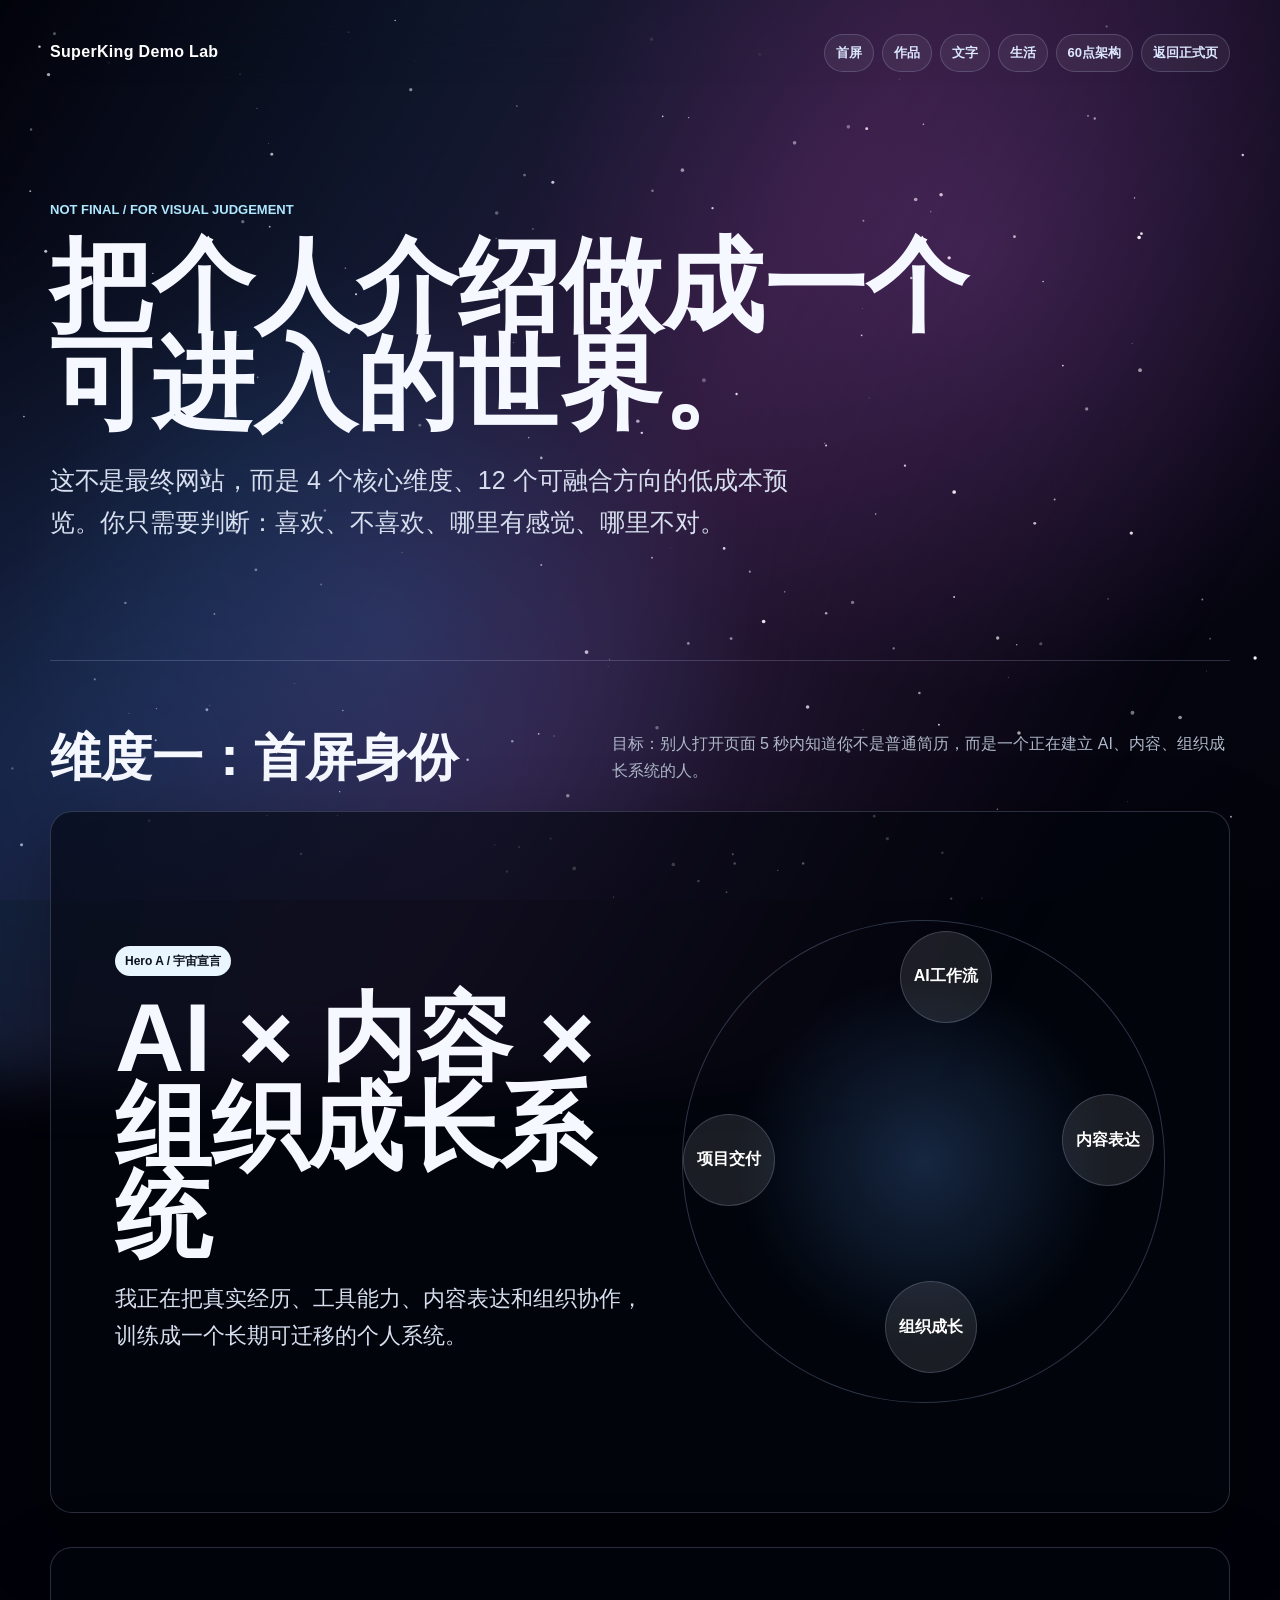
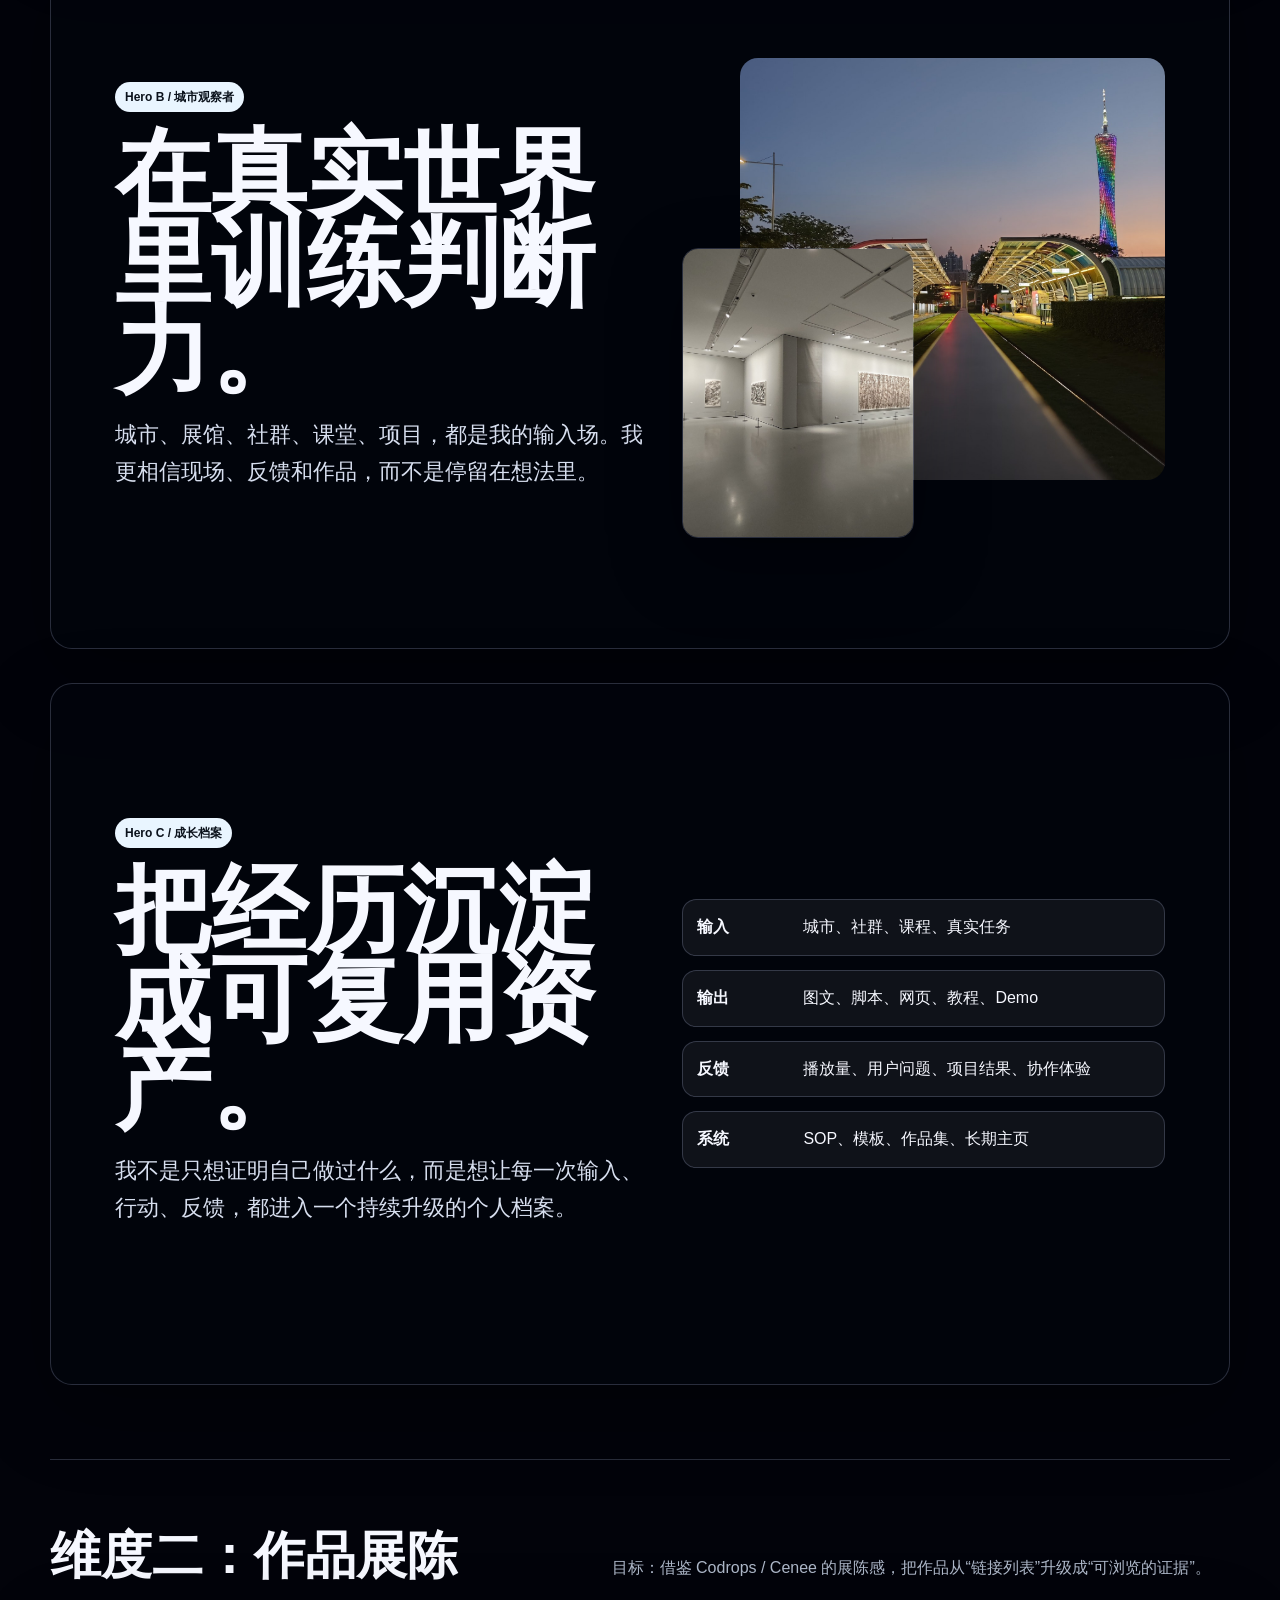
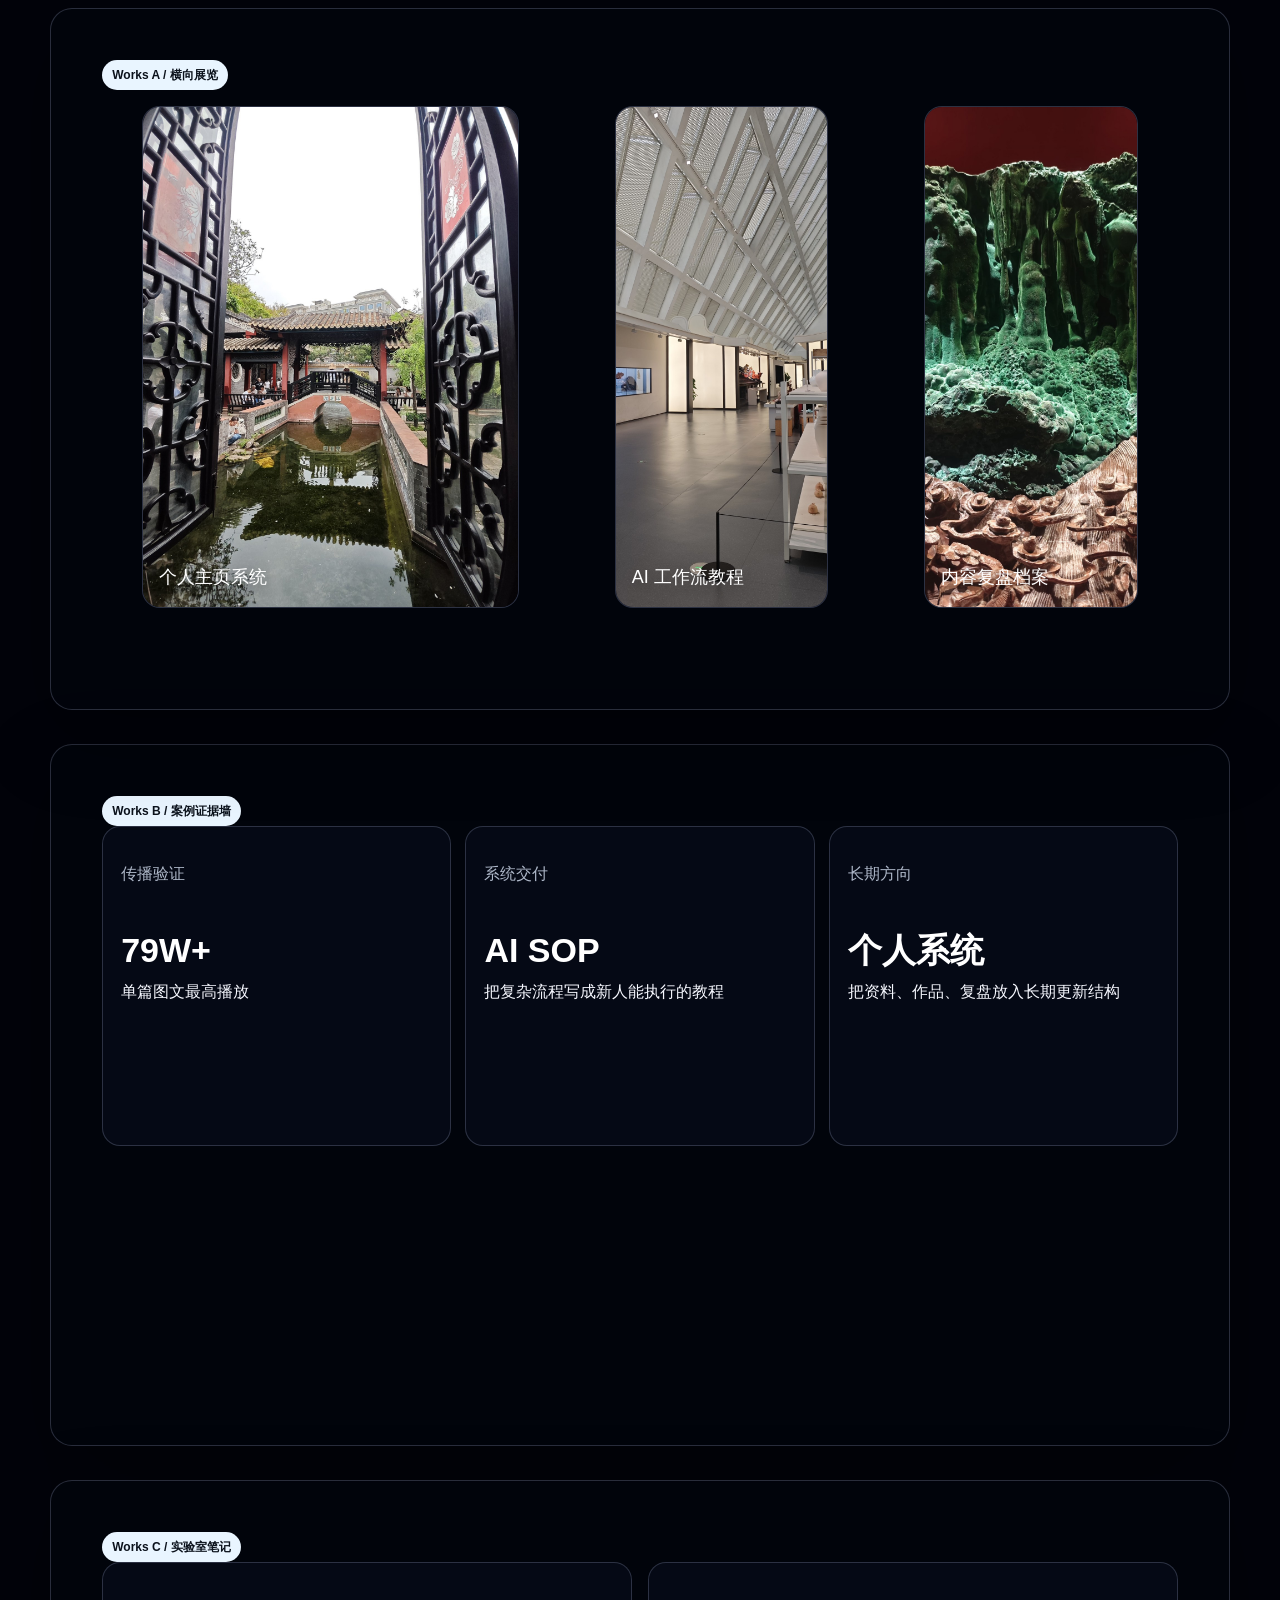
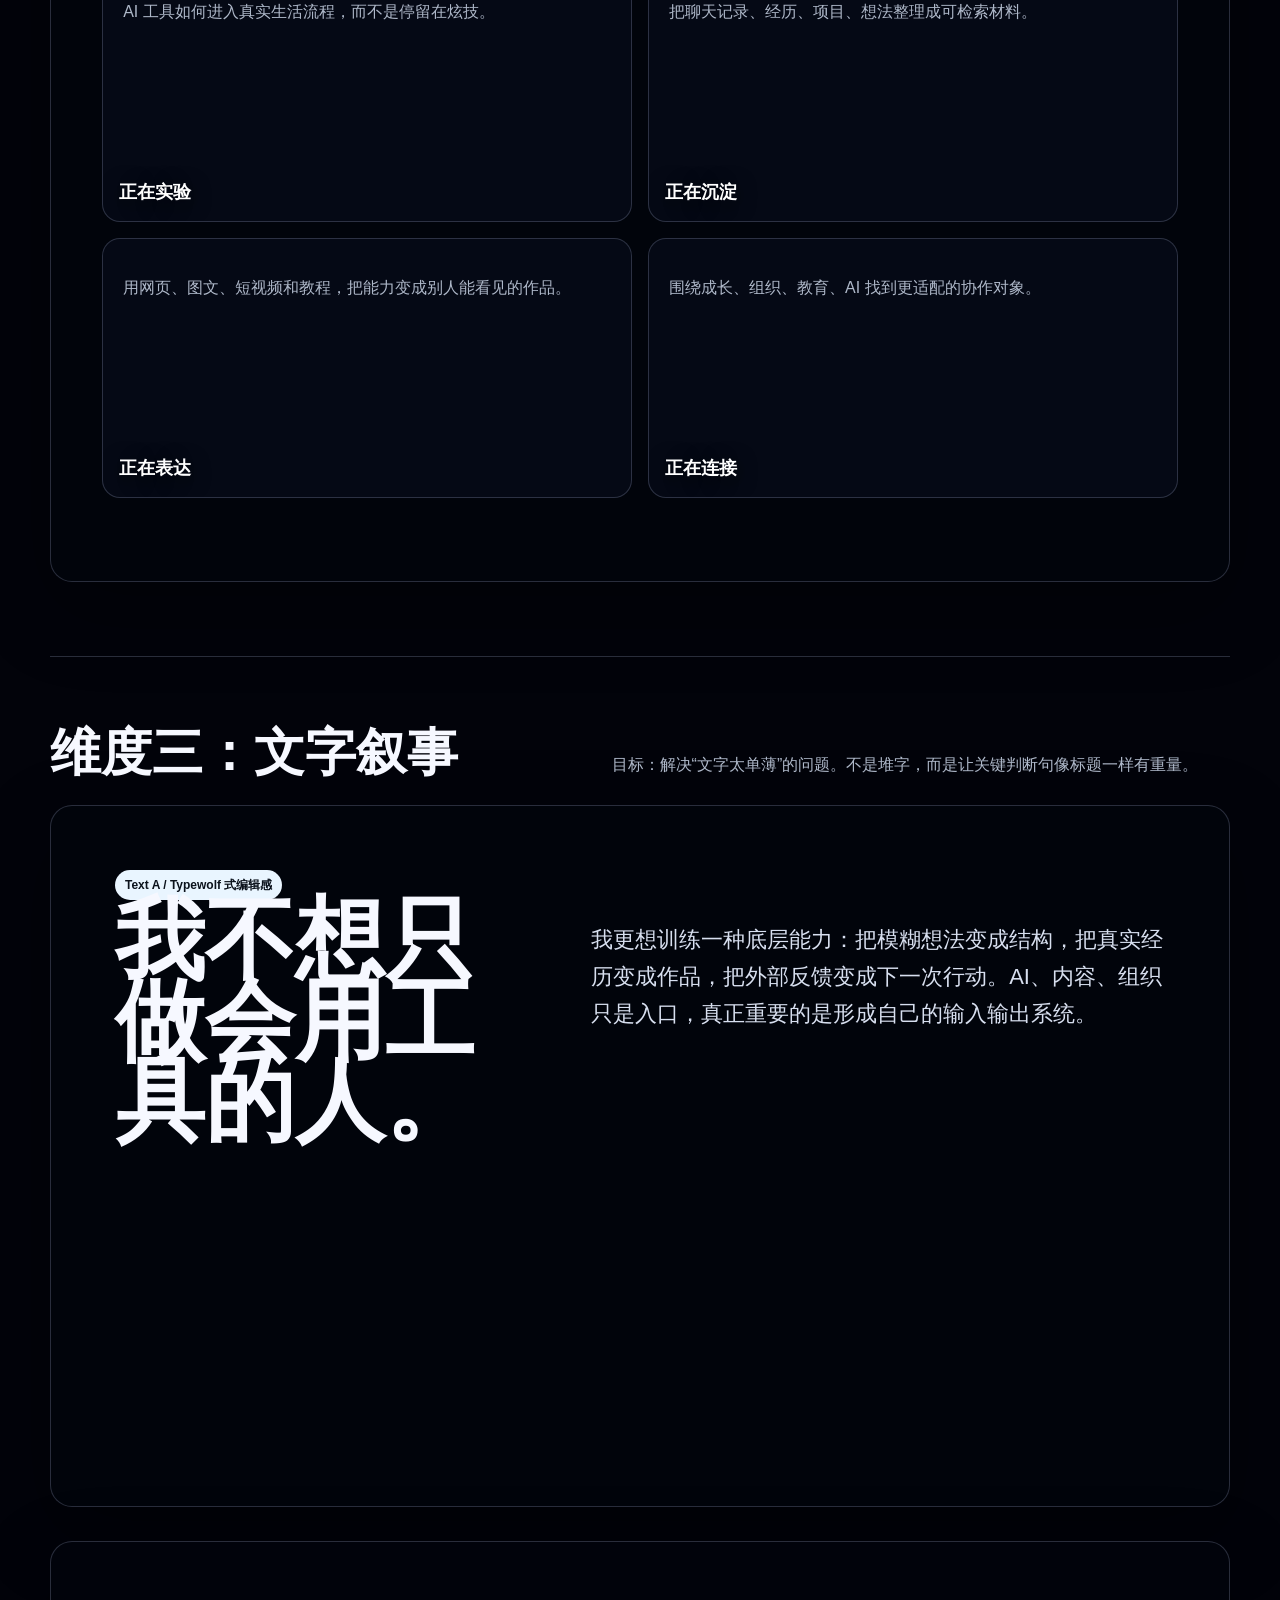
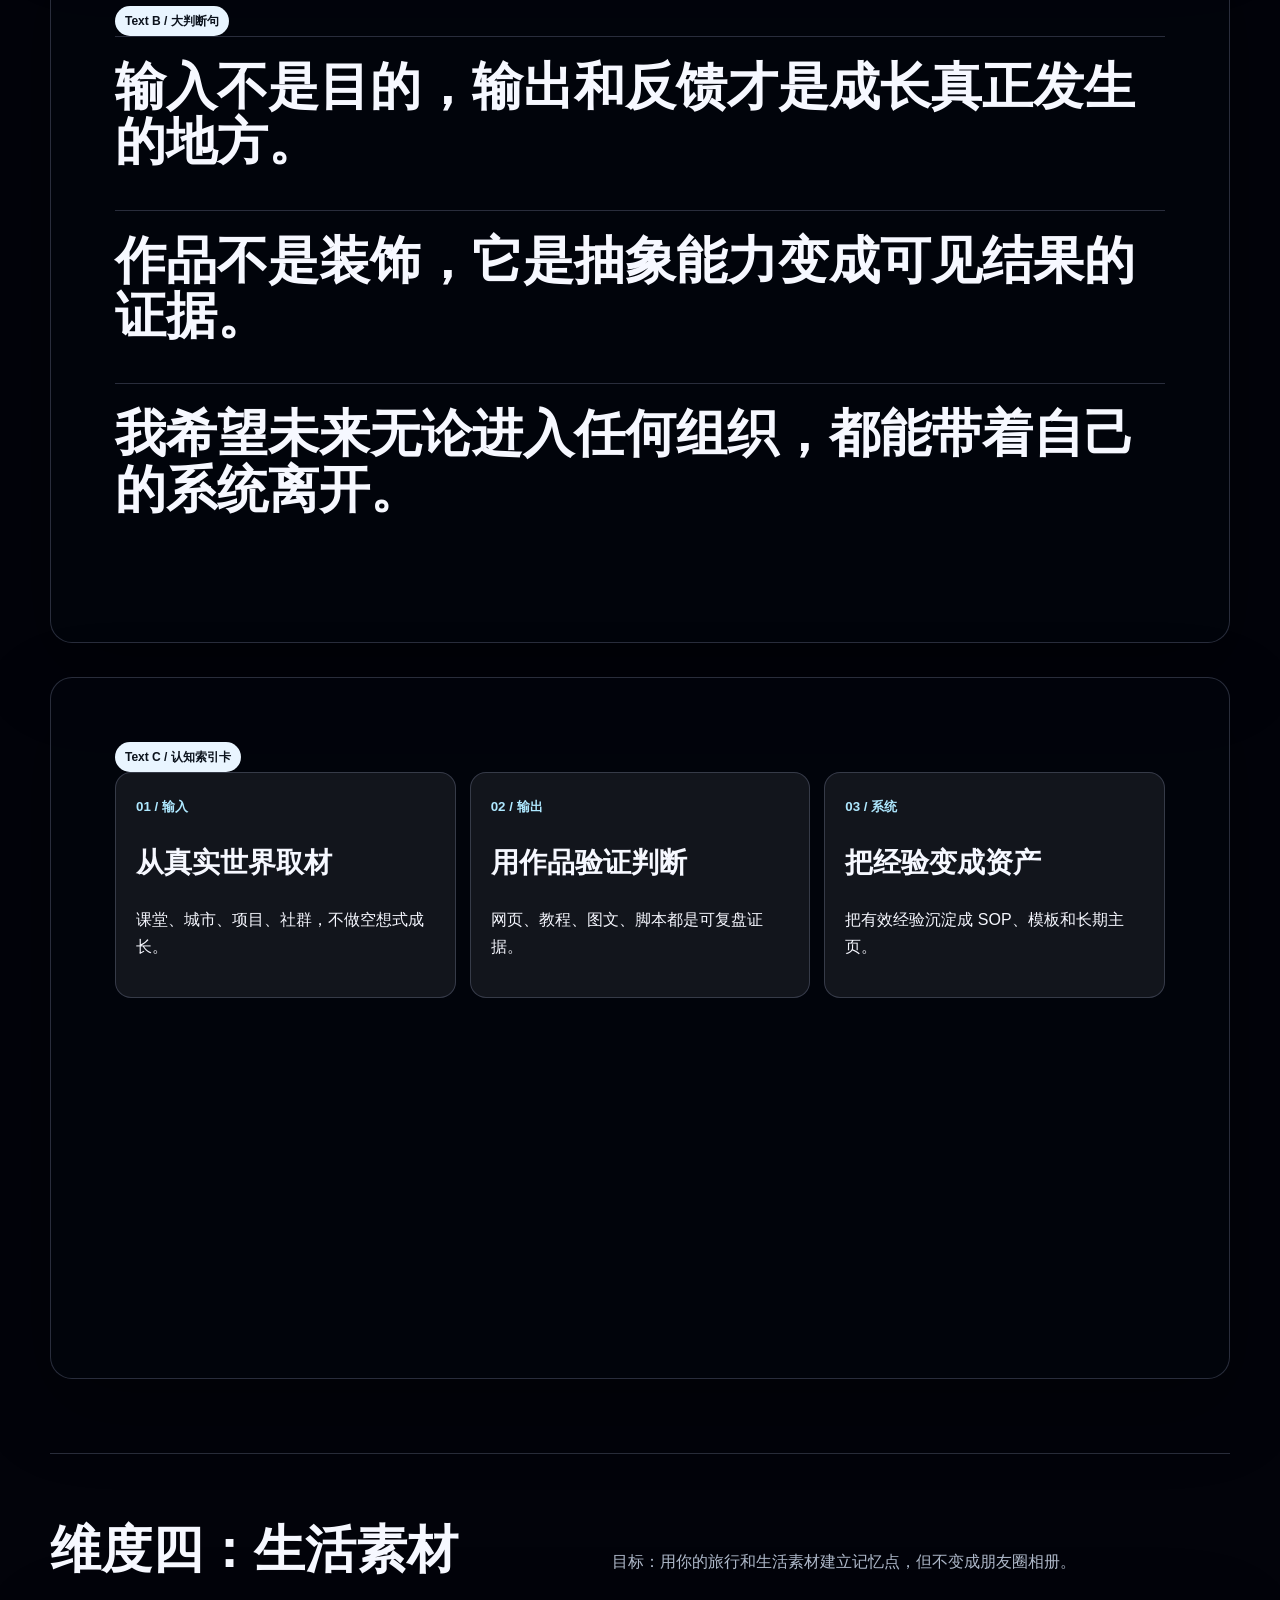
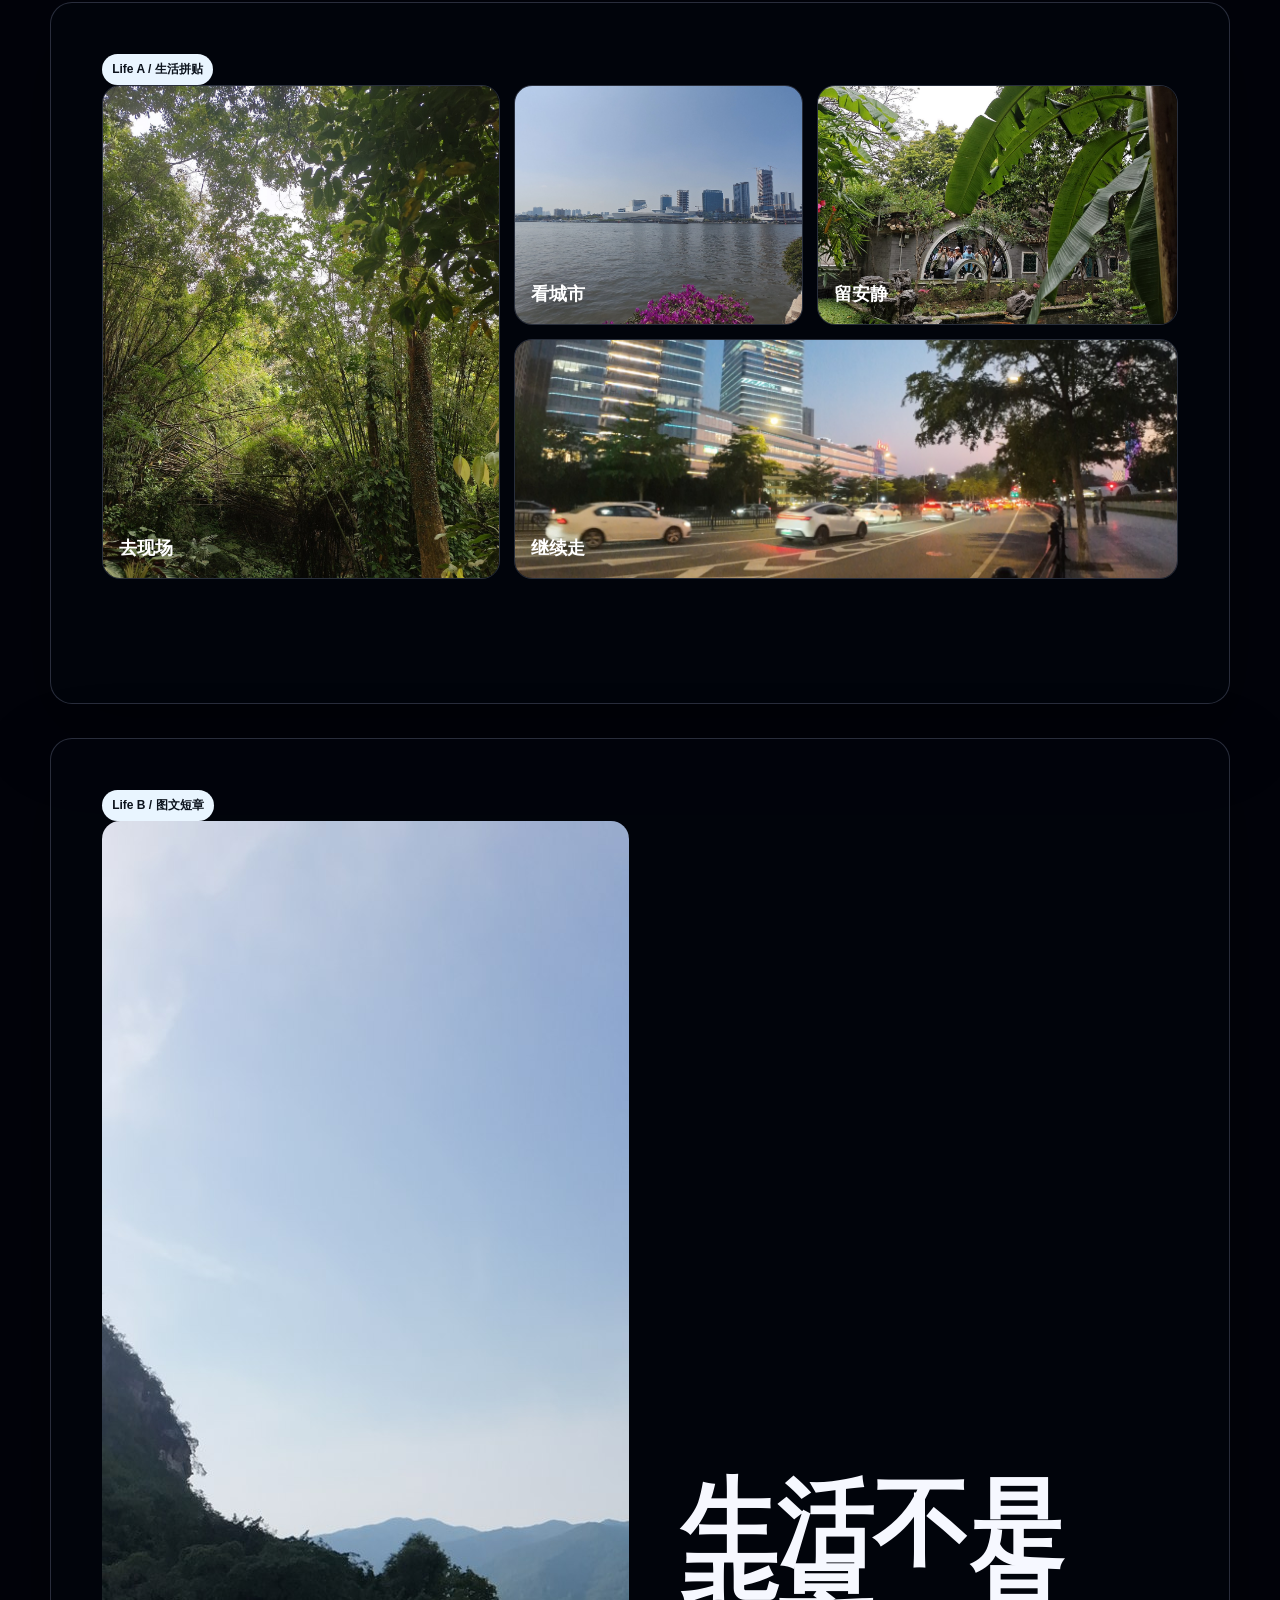
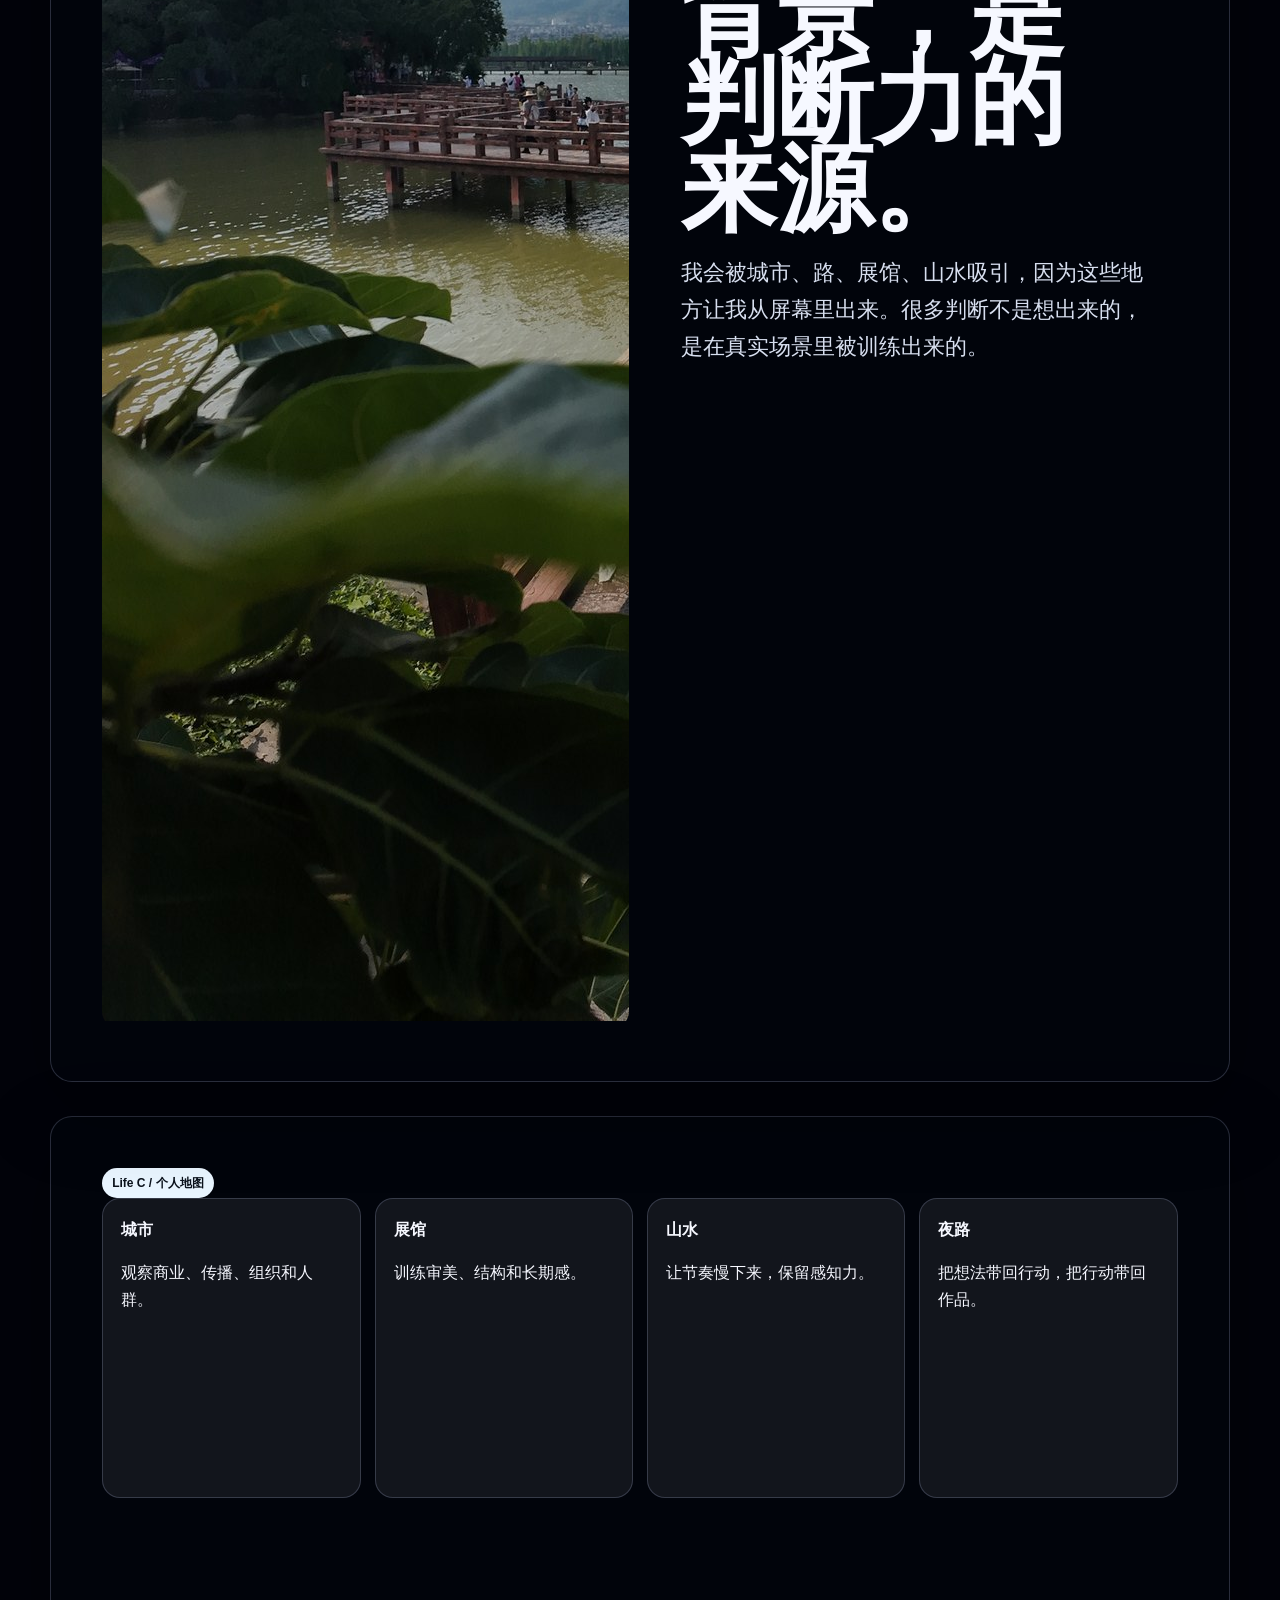
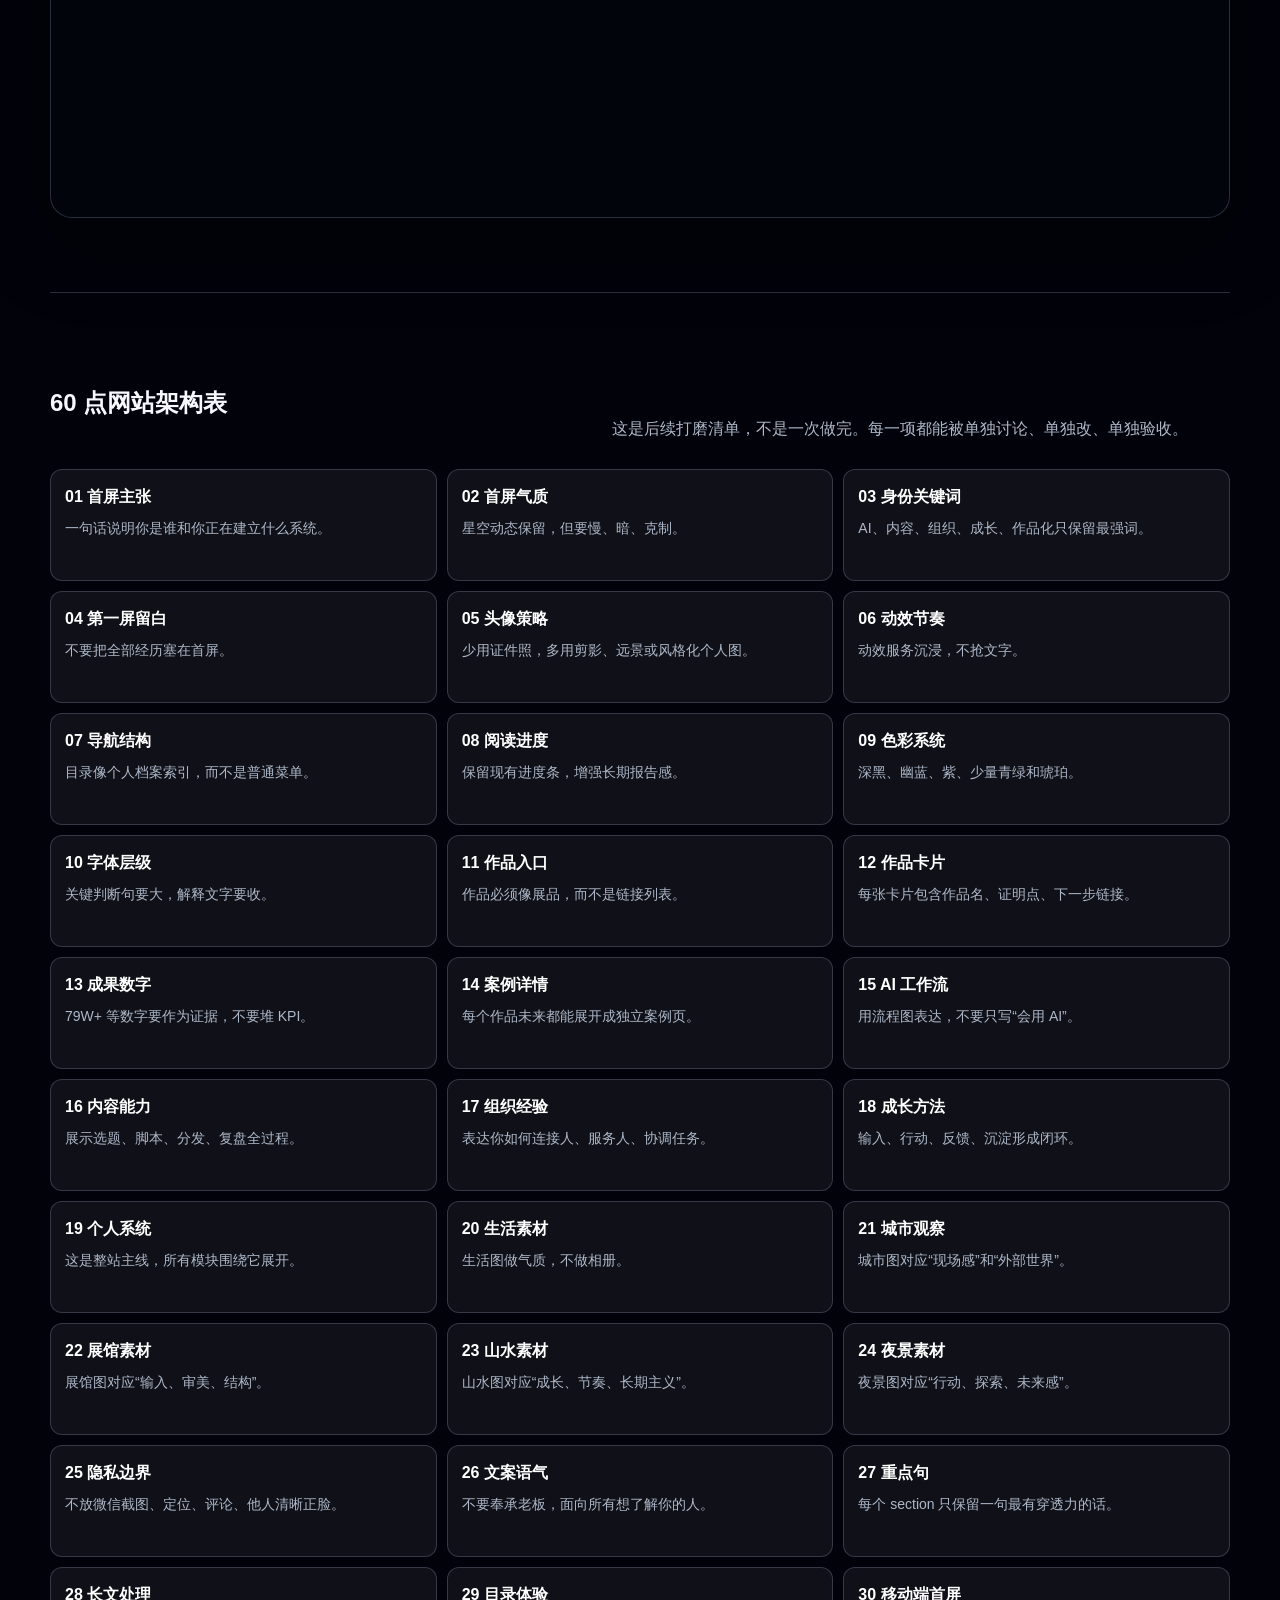
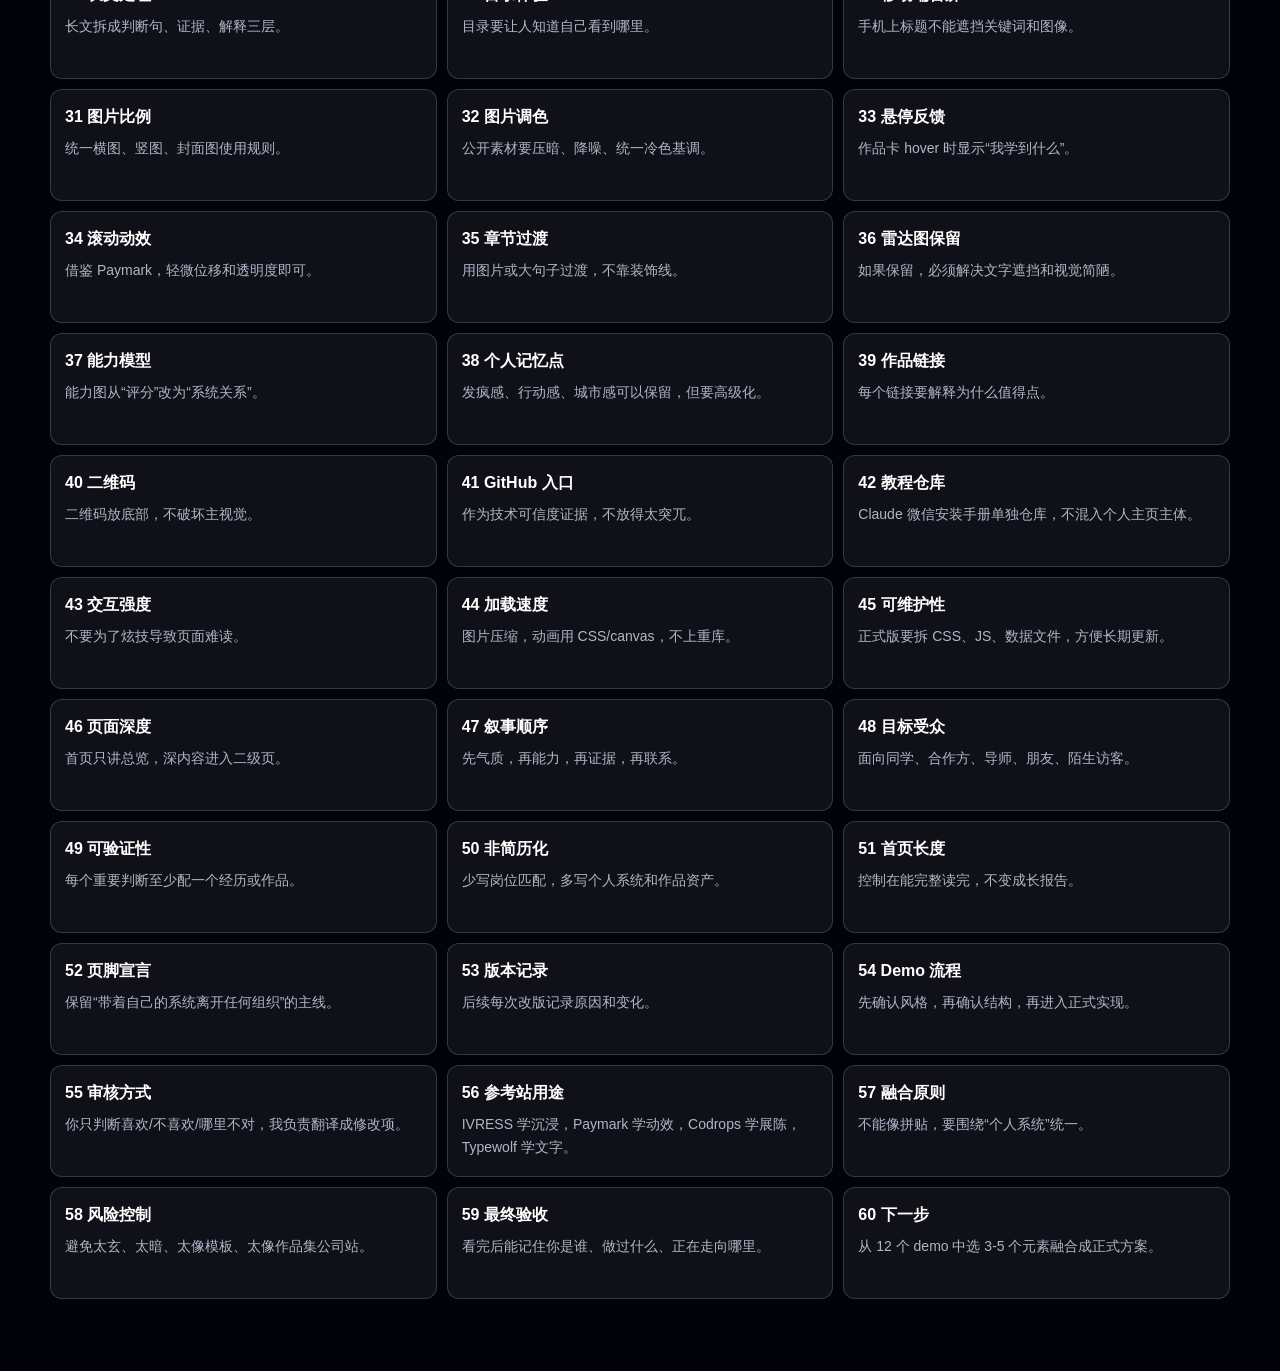
==== demos/index.html @ 4b50531e "Add personal homepage demo lab" ====
<!doctype html>
<html lang="zh-CN">
<head>
  <meta charset="utf-8" />
  <meta name="viewport" content="width=device-width, initial-scale=1" />
  <title>SuperKing 个人主页 Demo 预览库</title>
  <link rel="stylesheet" href="./demo.css" />
</head>
<body>
  <canvas id="stars"></canvas>
  <div class="mist" aria-hidden="true"></div>

  <main class="wrap">
    <nav class="topbar">
      <div class="brand">SuperKing Demo Lab</div>
      <div class="tabs">
        <a href="#hero">首屏</a>
        <a href="#works">作品</a>
        <a href="#text">文字</a>
        <a href="#life">生活</a>
        <a href="#architecture">60点架构</a>
        <a href="../index.html">返回正式页</a>
      </div>
    </nav>

    <header class="intro">
      <div>
        <small>not final / for visual judgement</small>
        <h1>把个人介绍做成一个可进入的世界。</h1>
        <p>这不是最终网站，而是 4 个核心维度、12 个可融合方向的低成本预览。你只需要判断：喜欢、不喜欢、哪里有感觉、哪里不对。</p>
      </div>
    </header>

    <section class="dimension" id="hero">
      <div class="dimension-head">
        <h2>维度一：首屏身份</h2>
        <p>目标：别人打开页面 5 秒内知道你不是普通简历，而是一个正在建立 AI、内容、组织成长系统的人。</p>
      </div>

      <article class="demo hero-cosmos">
        <div>
          <span class="demo-tag">Hero A / 宇宙宣言</span>
          <h3 class="big-title">AI × 内容 × 组织成长系统</h3>
          <p class="lead">我正在把真实经历、工具能力、内容表达和组织协作，训练成一个长期可迁移的个人系统。</p>
        </div>
        <div class="orbit" aria-label="ability orbit">
          <span>AI工作流</span><span>内容表达</span><span>组织成长</span><span>项目交付</span>
        </div>
      </article>

      <article class="demo hero-city">
        <div>
          <span class="demo-tag">Hero B / 城市观察者</span>
          <h3 class="big-title">在真实世界里训练判断力。</h3>
          <p class="lead">城市、展馆、社群、课堂、项目，都是我的输入场。我更相信现场、反馈和作品，而不是停留在想法里。</p>
        </div>
        <div class="photo-stage">
          <div class="photo-main"><img src="../assets/personal/city_night_01.jpg" alt="city night" /></div>
          <div class="photo-float"><img src="../assets/personal/city_observer_01.jpg" alt="gallery" /></div>
        </div>
      </article>

      <article class="demo hero-archive">
        <div>
          <span class="demo-tag">Hero C / 成长档案</span>
          <h3 class="big-title">把经历沉淀成可复用资产。</h3>
          <p class="lead">我不是只想证明自己做过什么，而是想让每一次输入、行动、反馈，都进入一个持续升级的个人档案。</p>
        </div>
        <div class="timeline">
          <div><b>输入</b><span>城市、社群、课程、真实任务</span></div>
          <div><b>输出</b><span>图文、脚本、网页、教程、Demo</span></div>
          <div><b>反馈</b><span>播放量、用户问题、项目结果、协作体验</span></div>
          <div><b>系统</b><span>SOP、模板、作品集、长期主页</span></div>
        </div>
      </article>
    </section>

    <section class="dimension" id="works">
      <div class="dimension-head">
        <h2>维度二：作品展陈</h2>
        <p>目标：借鉴 Codrops / Cenee 的展陈感，把作品从“链接列表”升级成“可浏览的证据”。</p>
      </div>

      <article class="demo gallery">
        <span class="demo-tag">Works A / 横向展览</span>
        <div class="gallery-strip">
          <figure class="gallery-card"><img src="../assets/personal/garden_frame_01.jpg" alt="" /><figcaption>个人主页系统</figcaption></figure>
          <figure class="gallery-card"><img src="../assets/personal/city_observer_02.jpg" alt="" /><figcaption>AI 工作流教程</figcaption></figure>
          <figure class="gallery-card"><img src="../assets/personal/artifact_01.jpg" alt="" /><figcaption>内容复盘档案</figcaption></figure>
        </div>
      </article>

      <article class="demo case-wall">
        <span class="demo-tag">Works B / 案例证据墙</span>
        <div class="case-grid">
          <div class="case"><p>传播验证</p><strong>79W+</strong><span>单篇图文最高播放</span></div>
          <div class="case"><p>系统交付</p><strong>AI SOP</strong><span>把复杂流程写成新人能执行的教程</span></div>
          <div class="case"><p>长期方向</p><strong>个人系统</strong><span>把资料、作品、复盘放入长期更新结构</span></div>
        </div>
      </article>

      <article class="demo lab-grid">
        <span class="demo-tag">Works C / 实验室笔记</span>
        <div class="lab-grid-inner">
          <div class="lab-card"><b>正在实验</b><p>AI 工具如何进入真实生活流程，而不是停留在炫技。</p></div>
          <div class="lab-card"><b>正在沉淀</b><p>把聊天记录、经历、项目、想法整理成可检索材料。</p></div>
          <div class="lab-card"><b>正在表达</b><p>用网页、图文、短视频和教程，把能力变成别人能看见的作品。</p></div>
          <div class="lab-card"><b>正在连接</b><p>围绕成长、组织、教育、AI 找到更适配的协作对象。</p></div>
        </div>
      </article>
    </section>

    <section class="dimension" id="text">
      <div class="dimension-head">
        <h2>维度三：文字叙事</h2>
        <p>目标：解决“文字太单薄”的问题。不是堆字，而是让关键判断句像标题一样有重量。</p>
      </div>

      <article class="demo text-editorial">
        <span class="demo-tag">Text A / Typewolf 式编辑感</span>
        <div class="editorial-layout">
          <h3 class="drop-title">我不想只做会用工具的人。</h3>
          <p class="lead">我更想训练一种底层能力：把模糊想法变成结构，把真实经历变成作品，把外部反馈变成下一次行动。AI、内容、组织只是入口，真正重要的是形成自己的输入输出系统。</p>
        </div>
      </article>

      <article class="demo text-statement">
        <span class="demo-tag">Text B / 大判断句</span>
        <div class="quote-wall">
          <div class="quote">输入不是目的，输出和反馈才是成长真正发生的地方。</div>
          <div class="quote">作品不是装饰，它是抽象能力变成可见结果的证据。</div>
          <div class="quote">我希望未来无论进入任何组织，都能带着自己的系统离开。</div>
        </div>
      </article>

      <article class="demo text-index">
        <span class="demo-tag">Text C / 认知索引卡</span>
        <div class="index-grid">
          <div class="index-card"><small>01 / 输入</small><h3>从真实世界取材</h3><p>课堂、城市、项目、社群，不做空想式成长。</p></div>
          <div class="index-card"><small>02 / 输出</small><h3>用作品验证判断</h3><p>网页、教程、图文、脚本都是可复盘证据。</p></div>
          <div class="index-card"><small>03 / 系统</small><h3>把经验变成资产</h3><p>把有效经验沉淀成 SOP、模板和长期主页。</p></div>
        </div>
      </article>
    </section>

    <section class="dimension" id="life">
      <div class="dimension-head">
        <h2>维度四：生活素材</h2>
        <p>目标：用你的旅行和生活素材建立记忆点，但不变成朋友圈相册。</p>
      </div>

      <article class="demo life-grid">
        <span class="demo-tag">Life A / 生活拼贴</span>
        <div class="life-mosaic">
          <div class="life-tile"><img src="../assets/personal/forest_path_01.jpg" alt="" /><b>去现场</b></div>
          <div class="life-tile"><img src="../assets/personal/river_city_01.jpg" alt="" /><b>看城市</b></div>
          <div class="life-tile"><img src="../assets/personal/garden_water_01.jpg" alt="" /><b>留安静</b></div>
          <div class="life-tile"><img src="../assets/personal/city_night_02.jpg" alt="" /><b>继续走</b></div>
        </div>
      </article>

      <article class="demo life-essay">
        <span class="demo-tag">Life B / 图文短章</span>
        <div class="essay-split">
          <div class="essay-photo"><img src="../assets/personal/mountain_lake_01.jpg" alt="" /></div>
          <div class="essay-copy">
            <h3 class="big-title">生活不是背景，是判断力的来源。</h3>
            <p class="lead">我会被城市、路、展馆、山水吸引，因为这些地方让我从屏幕里出来。很多判断不是想出来的，是在真实场景里被训练出来的。</p>
          </div>
        </div>
      </article>

      <article class="demo life-map">
        <span class="demo-tag">Life C / 个人地图</span>
        <div class="map-line">
          <div class="map-point"><b>城市</b><p>观察商业、传播、组织和人群。</p></div>
          <div class="map-point"><b>展馆</b><p>训练审美、结构和长期感。</p></div>
          <div class="map-point"><b>山水</b><p>让节奏慢下来，保留感知力。</p></div>
          <div class="map-point"><b>夜路</b><p>把想法带回行动，把行动带回作品。</p></div>
        </div>
      </article>
    </section>

    <section class="arch" id="architecture">
      <div class="dimension-head">
        <h2>60 点网站架构表</h2>
        <p>这是后续打磨清单，不是一次做完。每一项都能被单独讨论、单独改、单独验收。</p>
      </div>
      <div class="arch-grid">
        <div class="arch-item"><b>01 首屏主张</b><p>一句话说明你是谁和你正在建立什么系统。</p></div>
        <div class="arch-item"><b>02 首屏气质</b><p>星空动态保留，但要慢、暗、克制。</p></div>
        <div class="arch-item"><b>03 身份关键词</b><p>AI、内容、组织、成长、作品化只保留最强词。</p></div>
        <div class="arch-item"><b>04 第一屏留白</b><p>不要把全部经历塞在首屏。</p></div>
        <div class="arch-item"><b>05 头像策略</b><p>少用证件照，多用剪影、远景或风格化个人图。</p></div>
        <div class="arch-item"><b>06 动效节奏</b><p>动效服务沉浸，不抢文字。</p></div>
        <div class="arch-item"><b>07 导航结构</b><p>目录像个人档案索引，而不是普通菜单。</p></div>
        <div class="arch-item"><b>08 阅读进度</b><p>保留现有进度条，增强长期报告感。</p></div>
        <div class="arch-item"><b>09 色彩系统</b><p>深黑、幽蓝、紫、少量青绿和琥珀。</p></div>
        <div class="arch-item"><b>10 字体层级</b><p>关键判断句要大，解释文字要收。</p></div>
        <div class="arch-item"><b>11 作品入口</b><p>作品必须像展品，而不是链接列表。</p></div>
        <div class="arch-item"><b>12 作品卡片</b><p>每张卡片包含作品名、证明点、下一步链接。</p></div>
        <div class="arch-item"><b>13 成果数字</b><p>79W+ 等数字要作为证据，不要堆 KPI。</p></div>
        <div class="arch-item"><b>14 案例详情</b><p>每个作品未来都能展开成独立案例页。</p></div>
        <div class="arch-item"><b>15 AI 工作流</b><p>用流程图表达，不要只写“会用 AI”。</p></div>
        <div class="arch-item"><b>16 内容能力</b><p>展示选题、脚本、分发、复盘全过程。</p></div>
        <div class="arch-item"><b>17 组织经验</b><p>表达你如何连接人、服务人、协调任务。</p></div>
        <div class="arch-item"><b>18 成长方法</b><p>输入、行动、反馈、沉淀形成闭环。</p></div>
        <div class="arch-item"><b>19 个人系统</b><p>这是整站主线，所有模块围绕它展开。</p></div>
        <div class="arch-item"><b>20 生活素材</b><p>生活图做气质，不做相册。</p></div>
        <div class="arch-item"><b>21 城市观察</b><p>城市图对应“现场感”和“外部世界”。</p></div>
        <div class="arch-item"><b>22 展馆素材</b><p>展馆图对应“输入、审美、结构”。</p></div>
        <div class="arch-item"><b>23 山水素材</b><p>山水图对应“成长、节奏、长期主义”。</p></div>
        <div class="arch-item"><b>24 夜景素材</b><p>夜景图对应“行动、探索、未来感”。</p></div>
        <div class="arch-item"><b>25 隐私边界</b><p>不放微信截图、定位、评论、他人清晰正脸。</p></div>
        <div class="arch-item"><b>26 文案语气</b><p>不要奉承老板，面向所有想了解你的人。</p></div>
        <div class="arch-item"><b>27 重点句</b><p>每个 section 只保留一句最有穿透力的话。</p></div>
        <div class="arch-item"><b>28 长文处理</b><p>长文拆成判断句、证据、解释三层。</p></div>
        <div class="arch-item"><b>29 目录体验</b><p>目录要让人知道自己看到哪里。</p></div>
        <div class="arch-item"><b>30 移动端首屏</b><p>手机上标题不能遮挡关键词和图像。</p></div>
        <div class="arch-item"><b>31 图片比例</b><p>统一横图、竖图、封面图使用规则。</p></div>
        <div class="arch-item"><b>32 图片调色</b><p>公开素材要压暗、降噪、统一冷色基调。</p></div>
        <div class="arch-item"><b>33 悬停反馈</b><p>作品卡 hover 时显示“我学到什么”。</p></div>
        <div class="arch-item"><b>34 滚动动效</b><p>借鉴 Paymark，轻微位移和透明度即可。</p></div>
        <div class="arch-item"><b>35 章节过渡</b><p>用图片或大句子过渡，不靠装饰线。</p></div>
        <div class="arch-item"><b>36 雷达图保留</b><p>如果保留，必须解决文字遮挡和视觉简陋。</p></div>
        <div class="arch-item"><b>37 能力模型</b><p>能力图从“评分”改为“系统关系”。</p></div>
        <div class="arch-item"><b>38 个人记忆点</b><p>发疯感、行动感、城市感可以保留，但要高级化。</p></div>
        <div class="arch-item"><b>39 作品链接</b><p>每个链接要解释为什么值得点。</p></div>
        <div class="arch-item"><b>40 二维码</b><p>二维码放底部，不破坏主视觉。</p></div>
        <div class="arch-item"><b>41 GitHub 入口</b><p>作为技术可信度证据，不放得太突兀。</p></div>
        <div class="arch-item"><b>42 教程仓库</b><p>Claude 微信安装手册单独仓库，不混入个人主页主体。</p></div>
        <div class="arch-item"><b>43 交互强度</b><p>不要为了炫技导致页面难读。</p></div>
        <div class="arch-item"><b>44 加载速度</b><p>图片压缩，动画用 CSS/canvas，不上重库。</p></div>
        <div class="arch-item"><b>45 可维护性</b><p>正式版要拆 CSS、JS、数据文件，方便长期更新。</p></div>
        <div class="arch-item"><b>46 页面深度</b><p>首页只讲总览，深内容进入二级页。</p></div>
        <div class="arch-item"><b>47 叙事顺序</b><p>先气质，再能力，再证据，再联系。</p></div>
        <div class="arch-item"><b>48 目标受众</b><p>面向同学、合作方、导师、朋友、陌生访客。</p></div>
        <div class="arch-item"><b>49 可验证性</b><p>每个重要判断至少配一个经历或作品。</p></div>
        <div class="arch-item"><b>50 非简历化</b><p>少写岗位匹配，多写个人系统和作品资产。</p></div>
        <div class="arch-item"><b>51 首页长度</b><p>控制在能完整读完，不变成长报告。</p></div>
        <div class="arch-item"><b>52 页脚宣言</b><p>保留“带着自己的系统离开任何组织”的主线。</p></div>
        <div class="arch-item"><b>53 版本记录</b><p>后续每次改版记录原因和变化。</p></div>
        <div class="arch-item"><b>54 Demo 流程</b><p>先确认风格，再确认结构，再进入正式实现。</p></div>
        <div class="arch-item"><b>55 审核方式</b><p>你只判断喜欢/不喜欢/哪里不对，我负责翻译成修改项。</p></div>
        <div class="arch-item"><b>56 参考站用途</b><p>IVRESS 学沉浸，Paymark 学动效，Codrops 学展陈，Typewolf 学文字。</p></div>
        <div class="arch-item"><b>57 融合原则</b><p>不能像拼贴，要围绕“个人系统”统一。</p></div>
        <div class="arch-item"><b>58 风险控制</b><p>避免太玄、太暗、太像模板、太像作品集公司站。</p></div>
        <div class="arch-item"><b>59 最终验收</b><p>看完后能记住你是谁、做过什么、正在走向哪里。</p></div>
        <div class="arch-item"><b>60 下一步</b><p>从 12 个 demo 中选 3-5 个元素融合成正式方案。</p></div>
      </div>
    </section>
  </main>

  <script src="./demo.js"></script>
</body>
</html>
---- demos/demo.css ----
:root {
  --bg: #02030a;
  --ink: #f6f8ff;
  --muted: #aeb8c9;
  --soft: rgba(255,255,255,.08);
  --line: rgba(198,216,255,.2);
  --green: #41c59b;
  --amber: #e2a64d;
  --blue: #65a8ff;
  --violet: #a779ff;
  --panel: rgba(8,12,26,.72);
}

* { box-sizing: border-box; }

html { scroll-behavior: smooth; }

body {
  margin: 0;
  font-family: "Microsoft YaHei", "PingFang SC", "Noto Sans CJK SC", Arial, sans-serif;
  color: var(--ink);
  background: var(--bg);
  line-height: 1.68;
  letter-spacing: 0;
}

canvas#stars {
  position: fixed;
  inset: 0;
  z-index: -3;
  width: 100%;
  height: 100%;
  background:
    radial-gradient(circle at 30% 70%, rgba(59,120,196,.24), transparent 34%),
    radial-gradient(circle at 76% 28%, rgba(144,75,172,.28), transparent 38%),
    linear-gradient(145deg, #02030a, #090718 48%, #03040b);
}

.mist {
  position: fixed;
  inset: -20%;
  z-index: -2;
  pointer-events: none;
  background:
    linear-gradient(118deg, transparent 14%, rgba(67,115,188,.16) 34%, rgba(156,82,168,.24) 52%, transparent 76%),
    radial-gradient(ellipse at 18% 74%, rgba(48,94,168,.24), transparent 38%);
  filter: blur(28px);
  animation: drift 28s ease-in-out infinite alternate;
}

@keyframes drift {
  from { transform: translate3d(-2%, 1%, 0) scale(1.04) rotate(-3deg); }
  to { transform: translate3d(2%, -1%, 0) scale(1.12) rotate(3deg); }
}

.wrap {
  width: min(1180px, calc(100% - 32px));
  margin: 0 auto;
  padding: 22px 0 72px;
}

.topbar {
  position: sticky;
  top: 0;
  z-index: 20;
  display: flex;
  gap: 10px;
  align-items: center;
  justify-content: space-between;
  padding: 12px 0;
  backdrop-filter: blur(18px);
}

.brand {
  font-weight: 900;
  letter-spacing: .02em;
  color: #fff;
}

.tabs {
  display: flex;
  flex-wrap: wrap;
  gap: 8px;
  justify-content: flex-end;
}

.tabs a {
  color: #dce8ff;
  text-decoration: none;
  border: 1px solid var(--line);
  background: rgba(255,255,255,.06);
  border-radius: 999px;
  padding: 7px 11px;
  font-size: 13px;
  font-weight: 800;
}

.intro {
  min-height: 64vh;
  display: grid;
  align-items: center;
  padding: 72px 0 52px;
}

.intro small,
.kicker {
  color: #aee8ff;
  font-size: 13px;
  font-weight: 900;
  text-transform: uppercase;
}

.intro h1 {
  max-width: 960px;
  margin: 14px 0 18px;
  font-size: clamp(42px, 8vw, 104px);
  line-height: .96;
}

.intro p {
  max-width: 760px;
  color: #d7dfef;
  font-size: clamp(18px, 2vw, 25px);
}

.dimension {
  padding: 70px 0 40px;
  border-top: 1px solid var(--line);
}

.dimension-head {
  display: grid;
  grid-template-columns: minmax(0, .85fr) minmax(280px, 1fr);
  gap: 36px;
  align-items: end;
  margin-bottom: 26px;
}

.dimension h2 {
  margin: 0;
  font-size: clamp(30px, 4vw, 58px);
  line-height: 1.02;
}

.dimension-head p {
  margin: 0;
  color: var(--muted);
}

.demo {
  min-height: 78vh;
  margin: 18px 0 34px;
  border: 1px solid var(--line);
  background: rgba(3,5,14,.62);
  border-radius: 22px;
  overflow: hidden;
  box-shadow: 0 28px 80px rgba(0,0,0,.32);
}

.demo-tag {
  display: inline-flex;
  color: #0b121c;
  background: #e9f5ff;
  border-radius: 999px;
  padding: 5px 10px;
  font-size: 12px;
  font-weight: 900;
}

.hero-cosmos,
.hero-city,
.hero-archive {
  min-height: 78vh;
  display: grid;
  grid-template-columns: minmax(0, 1.05fr) minmax(320px, .95fr);
  gap: 34px;
  align-items: center;
  padding: clamp(26px, 5vw, 64px);
}

.big-title {
  margin: 18px 0;
  font-size: clamp(42px, 7.6vw, 96px);
  line-height: .92;
}

.lead {
  max-width: 620px;
  color: #d7dfef;
  font-size: clamp(17px, 1.8vw, 22px);
}

.orbit {
  position: relative;
  aspect-ratio: 1;
  border: 1px solid rgba(180,210,255,.24);
  border-radius: 50%;
  background: radial-gradient(circle, rgba(101,168,255,.22), transparent 56%);
}

.orbit span {
  position: absolute;
  width: 92px;
  min-height: 92px;
  display: grid;
  place-items: center;
  text-align: center;
  border-radius: 50%;
  border: 1px solid var(--line);
  background: rgba(255,255,255,.1);
  color: #fff;
  font-weight: 900;
}

.orbit span:nth-child(1) { top: 2%; left: 45%; }
.orbit span:nth-child(2) { top: 36%; right: 2%; }
.orbit span:nth-child(3) { bottom: 6%; left: 42%; }
.orbit span:nth-child(4) { top: 40%; left: 0; }

.photo-stage {
  position: relative;
  min-height: 480px;
}

.photo-stage img,
.gallery img,
.story-card img,
.life-tile img {
  width: 100%;
  height: 100%;
  object-fit: cover;
  display: block;
}

.photo-main {
  position: absolute;
  inset: 0 0 12% 12%;
  border-radius: 18px;
  overflow: hidden;
}

.photo-float {
  position: absolute;
  left: 0;
  bottom: 0;
  width: 48%;
  aspect-ratio: 4/5;
  border: 1px solid var(--line);
  border-radius: 16px;
  overflow: hidden;
  box-shadow: 0 24px 70px rgba(0,0,0,.36);
}

.timeline {
  display: grid;
  gap: 14px;
}

.timeline div {
  display: grid;
  grid-template-columns: 90px 1fr;
  gap: 16px;
  padding: 14px;
  border: 1px solid var(--line);
  background: rgba(255,255,255,.06);
  border-radius: 14px;
}

.gallery,
.case-wall,
.lab-grid {
  padding: clamp(24px, 4vw, 54px);
}

.gallery-strip {
  display: grid;
  grid-template-columns: 1.4fr .9fr .9fr;
  gap: 16px;
  min-height: 520px;
}

.gallery-card,
.case,
.lab-card {
  position: relative;
  overflow: hidden;
  border: 1px solid var(--line);
  border-radius: 18px;
  background: var(--panel);
}

.gallery-card figcaption,
.case b,
.lab-card b,
.life-tile b {
  position: absolute;
  left: 16px;
  right: 16px;
  bottom: 14px;
  color: #fff;
  font-size: 18px;
  text-shadow: 0 4px 20px rgba(0,0,0,.6);
}

.case-grid {
  display: grid;
  grid-template-columns: repeat(3, 1fr);
  gap: 14px;
}

.case {
  min-height: 320px;
  padding: 18px;
}

.case p,
.lab-card p {
  color: var(--muted);
}

.case strong {
  display: block;
  margin-top: 34px;
  color: #fff;
  font-size: 34px;
}

.lab-grid-inner {
  display: grid;
  grid-template-columns: 1fr 1fr;
  gap: 16px;
}

.lab-card {
  min-height: 260px;
  padding: 20px;
}

.text-editorial,
.text-statement,
.text-index {
  padding: clamp(28px, 5vw, 72px);
}

.editorial-layout {
  display: grid;
  grid-template-columns: .85fr 1.15fr;
  gap: 52px;
}

.drop-title {
  font-size: clamp(46px, 7vw, 98px);
  line-height: .9;
  margin: 0;
}

.quote-wall {
  display: grid;
  gap: 18px;
}

.quote {
  padding: 22px 0;
  border-top: 1px solid var(--line);
  font-size: clamp(24px, 4vw, 54px);
  line-height: 1.08;
  font-weight: 900;
}

.index-grid {
  display: grid;
  grid-template-columns: repeat(3, 1fr);
  gap: 14px;
}

.index-card {
  min-height: 220px;
  padding: 20px;
  border: 1px solid var(--line);
  border-radius: 16px;
  background: rgba(255,255,255,.07);
}

.index-card small { color: #aee8ff; font-weight: 900; }
.index-card h3 { font-size: 28px; line-height: 1.1; }

.life-grid,
.life-essay,
.life-map {
  padding: clamp(24px, 4vw, 54px);
}

.life-mosaic {
  display: grid;
  grid-template-columns: 1.1fr .8fr 1fr;
  grid-auto-rows: 240px;
  gap: 14px;
}

.life-tile {
  position: relative;
  overflow: hidden;
  border-radius: 18px;
  border: 1px solid var(--line);
}

.life-tile:nth-child(1) { grid-row: span 2; }
.life-tile:nth-child(4) { grid-column: span 2; }

.essay-split {
  display: grid;
  grid-template-columns: 1fr 1fr;
  gap: 22px;
}

.essay-photo {
  min-height: 560px;
  border-radius: 18px;
  overflow: hidden;
}

.essay-copy {
  align-self: center;
  padding: 30px;
}

.map-line {
  display: grid;
  grid-template-columns: repeat(4, 1fr);
  gap: 14px;
}

.map-point {
  min-height: 300px;
  padding: 18px;
  border: 1px solid var(--line);
  border-radius: 18px;
  background: rgba(255,255,255,.07);
}

.arch {
  padding: 70px 0 0;
  border-top: 1px solid var(--line);
}

.arch-grid {
  display: grid;
  grid-template-columns: repeat(3, 1fr);
  gap: 10px;
}

.arch-item {
  padding: 14px;
  border: 1px solid var(--line);
  background: rgba(255,255,255,.06);
  border-radius: 12px;
  min-height: 112px;
}

.arch-item b { color: #fff; }
.arch-item p { color: var(--muted); margin: 6px 0 0; font-size: 14px; }

@media (max-width: 860px) {
  .dimension-head,
  .hero-cosmos,
  .hero-city,
  .hero-archive,
  .editorial-layout,
  .essay-split {
    grid-template-columns: 1fr;
  }
  .gallery-strip,
  .case-grid,
  .index-grid,
  .life-mosaic,
  .map-line,
  .arch-grid {
    grid-template-columns: 1fr;
  }
  .life-tile:nth-child(1),
  .life-tile:nth-child(4) { grid-column: auto; grid-row: auto; }
  .tabs { justify-content: flex-start; }
}
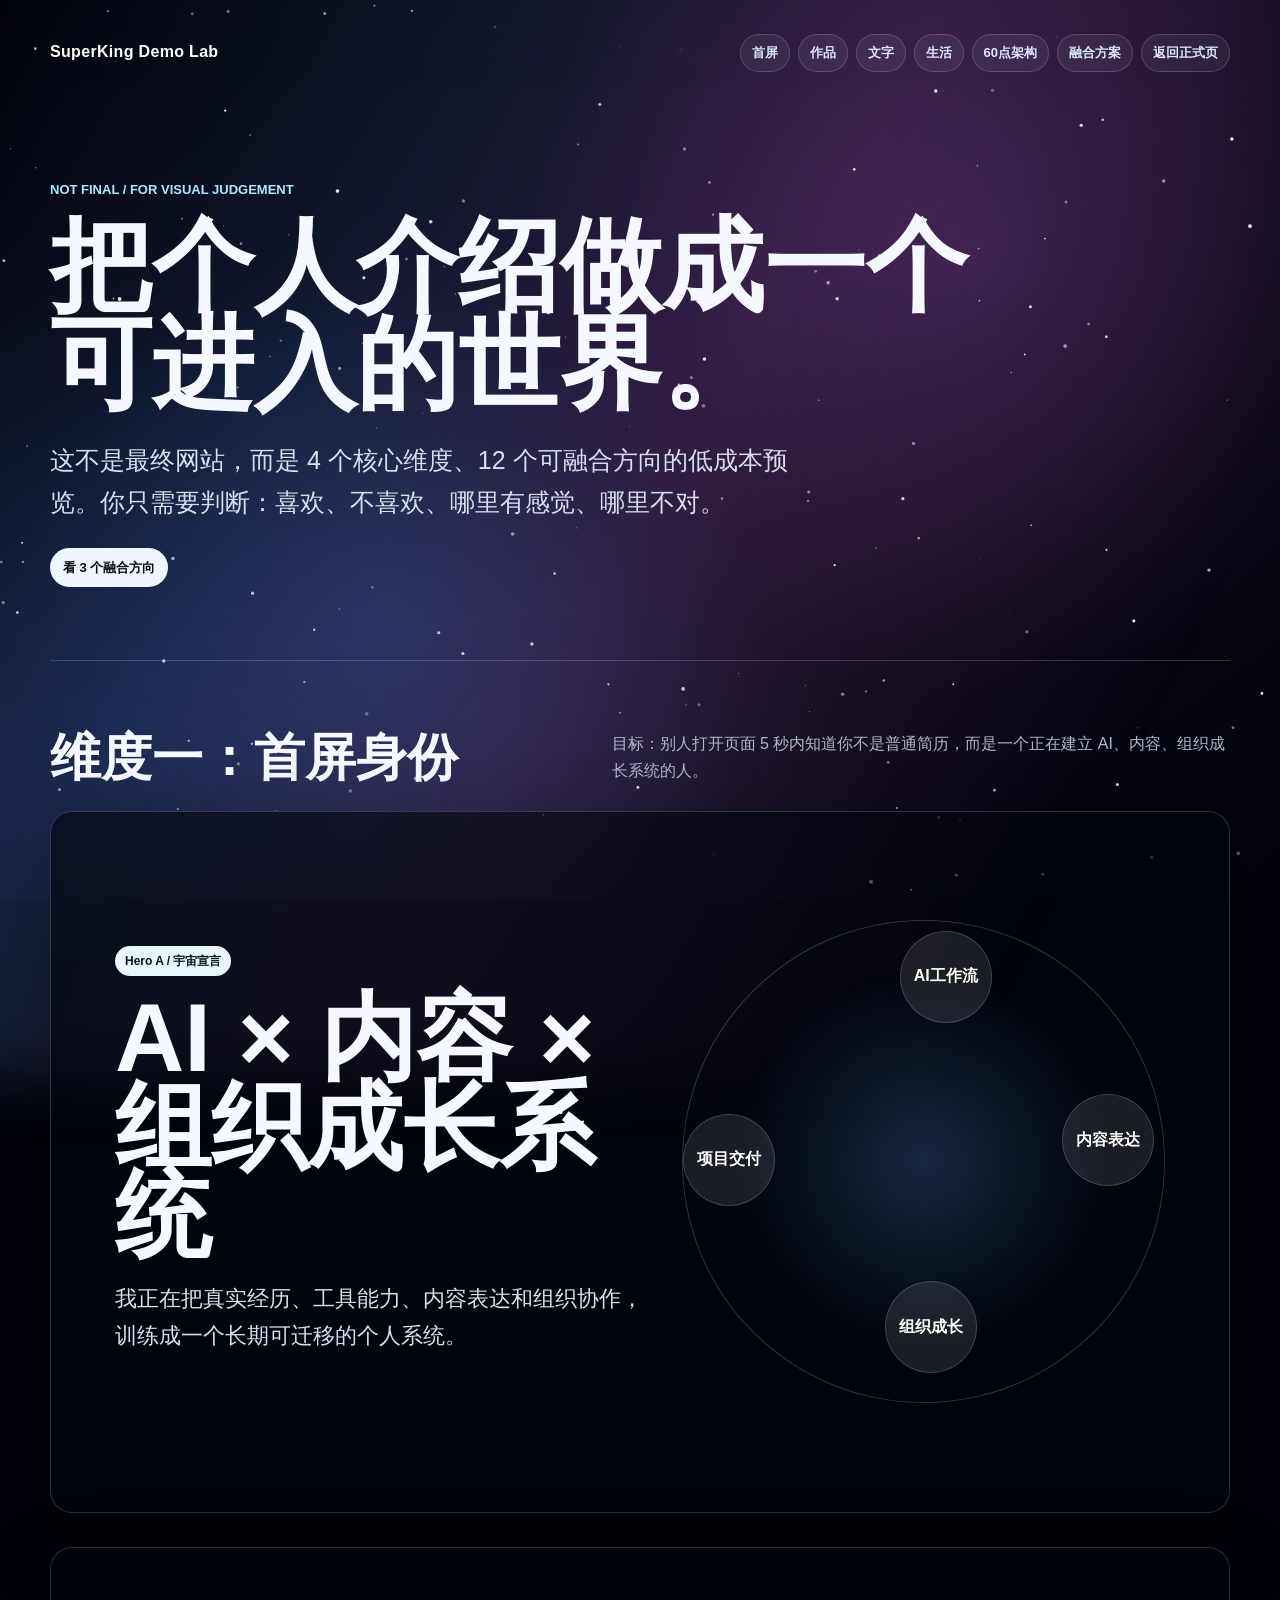
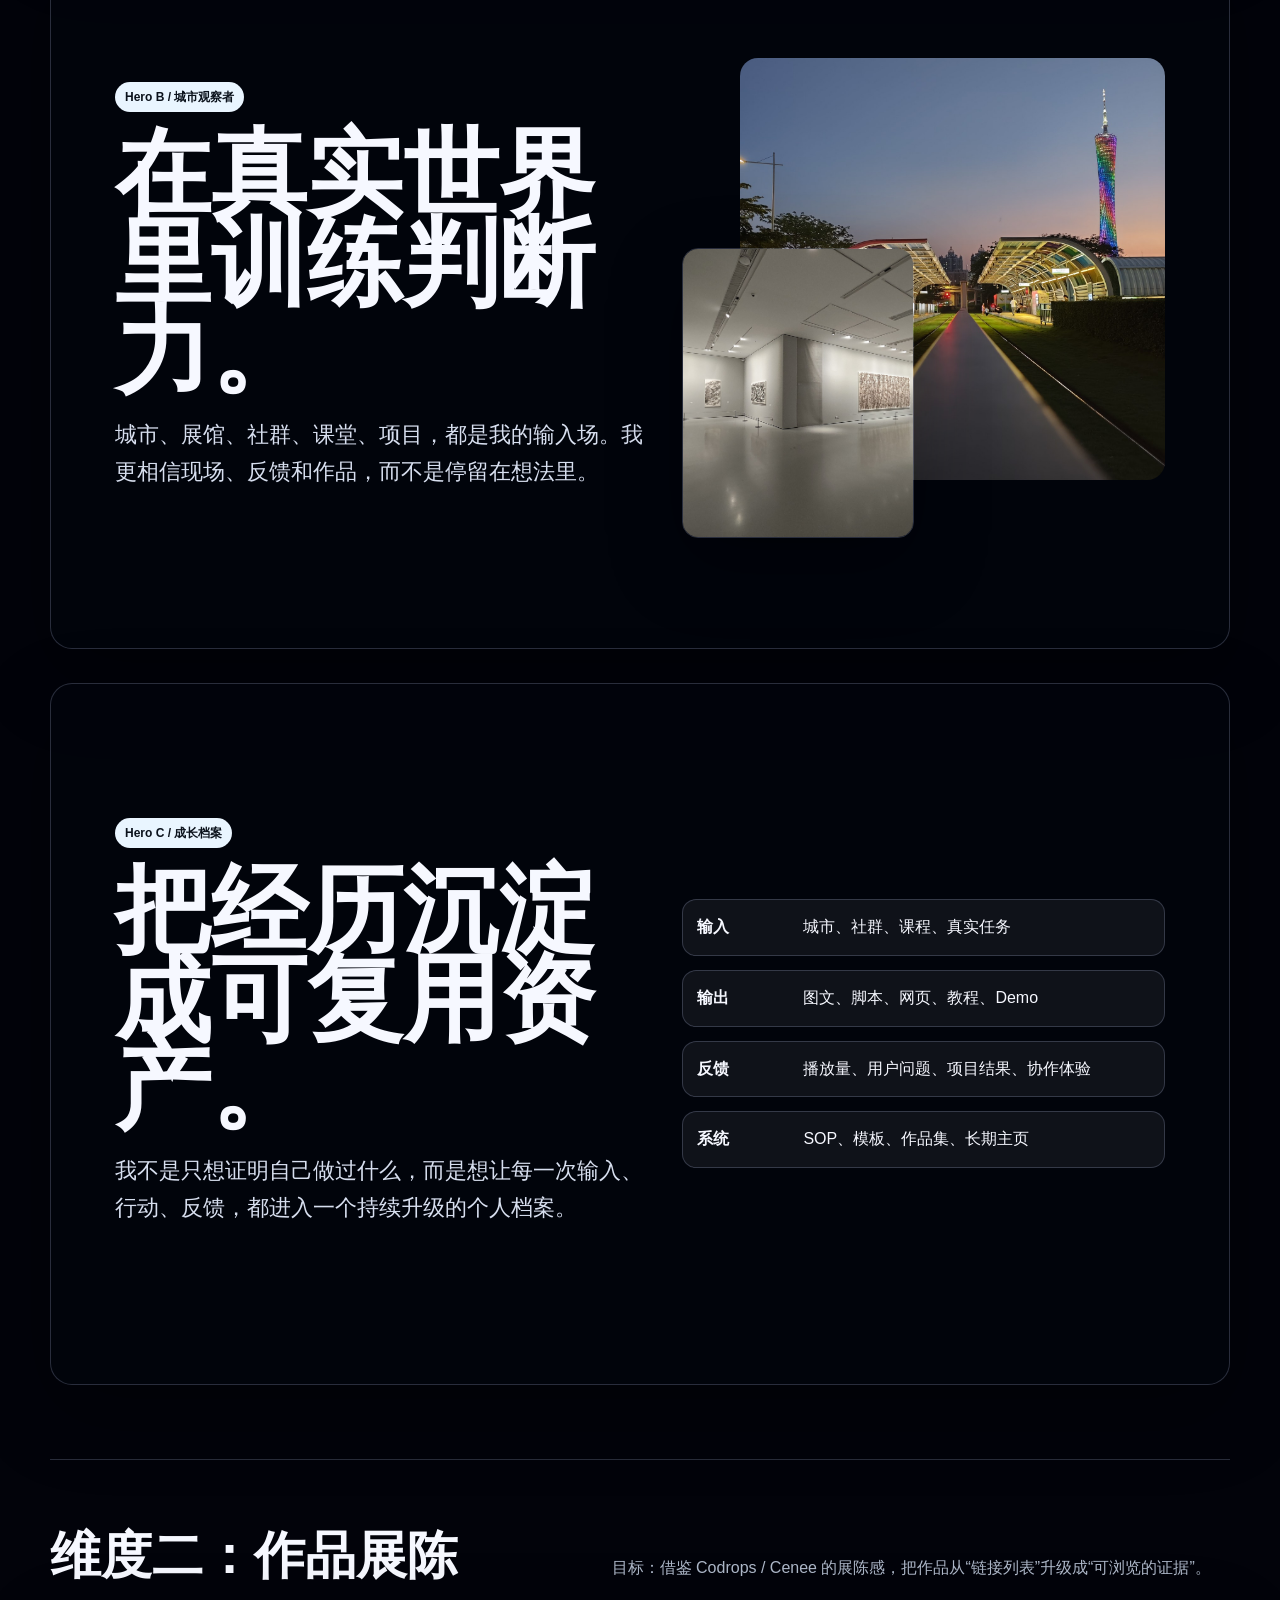
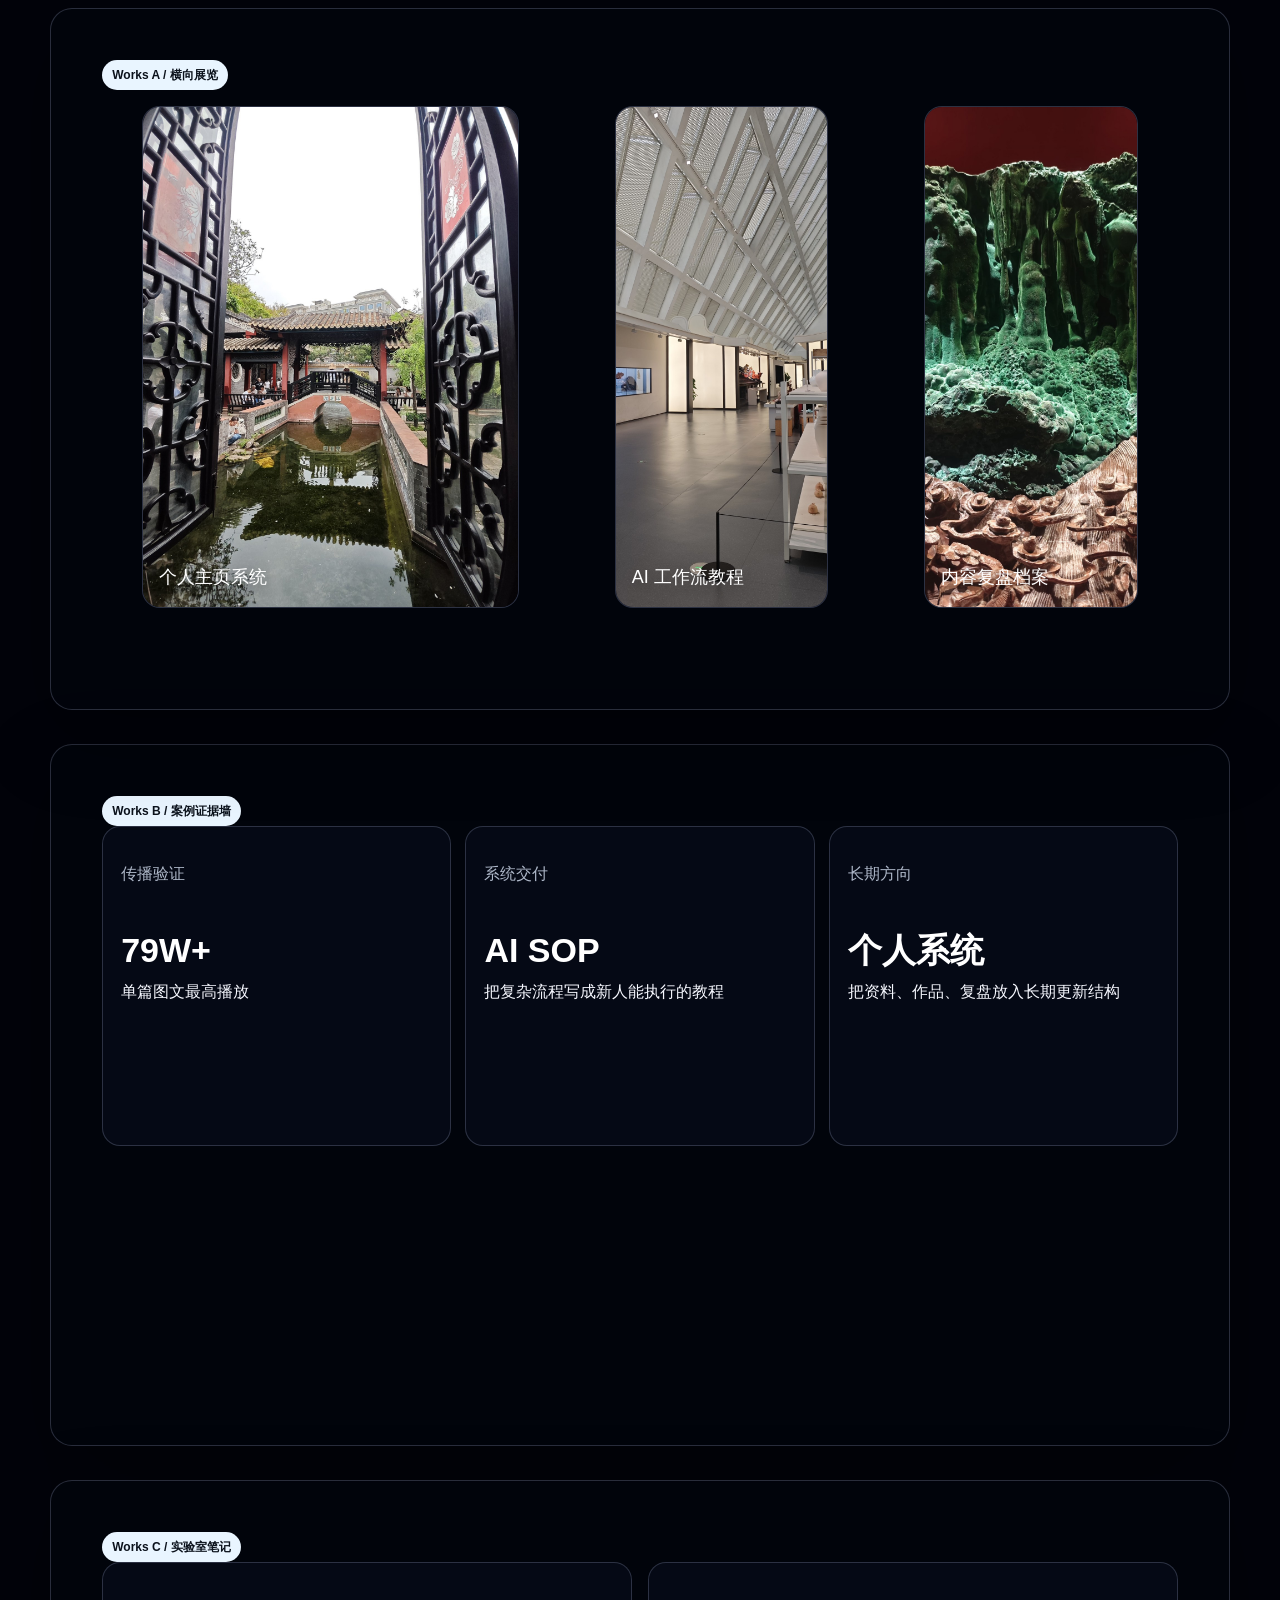
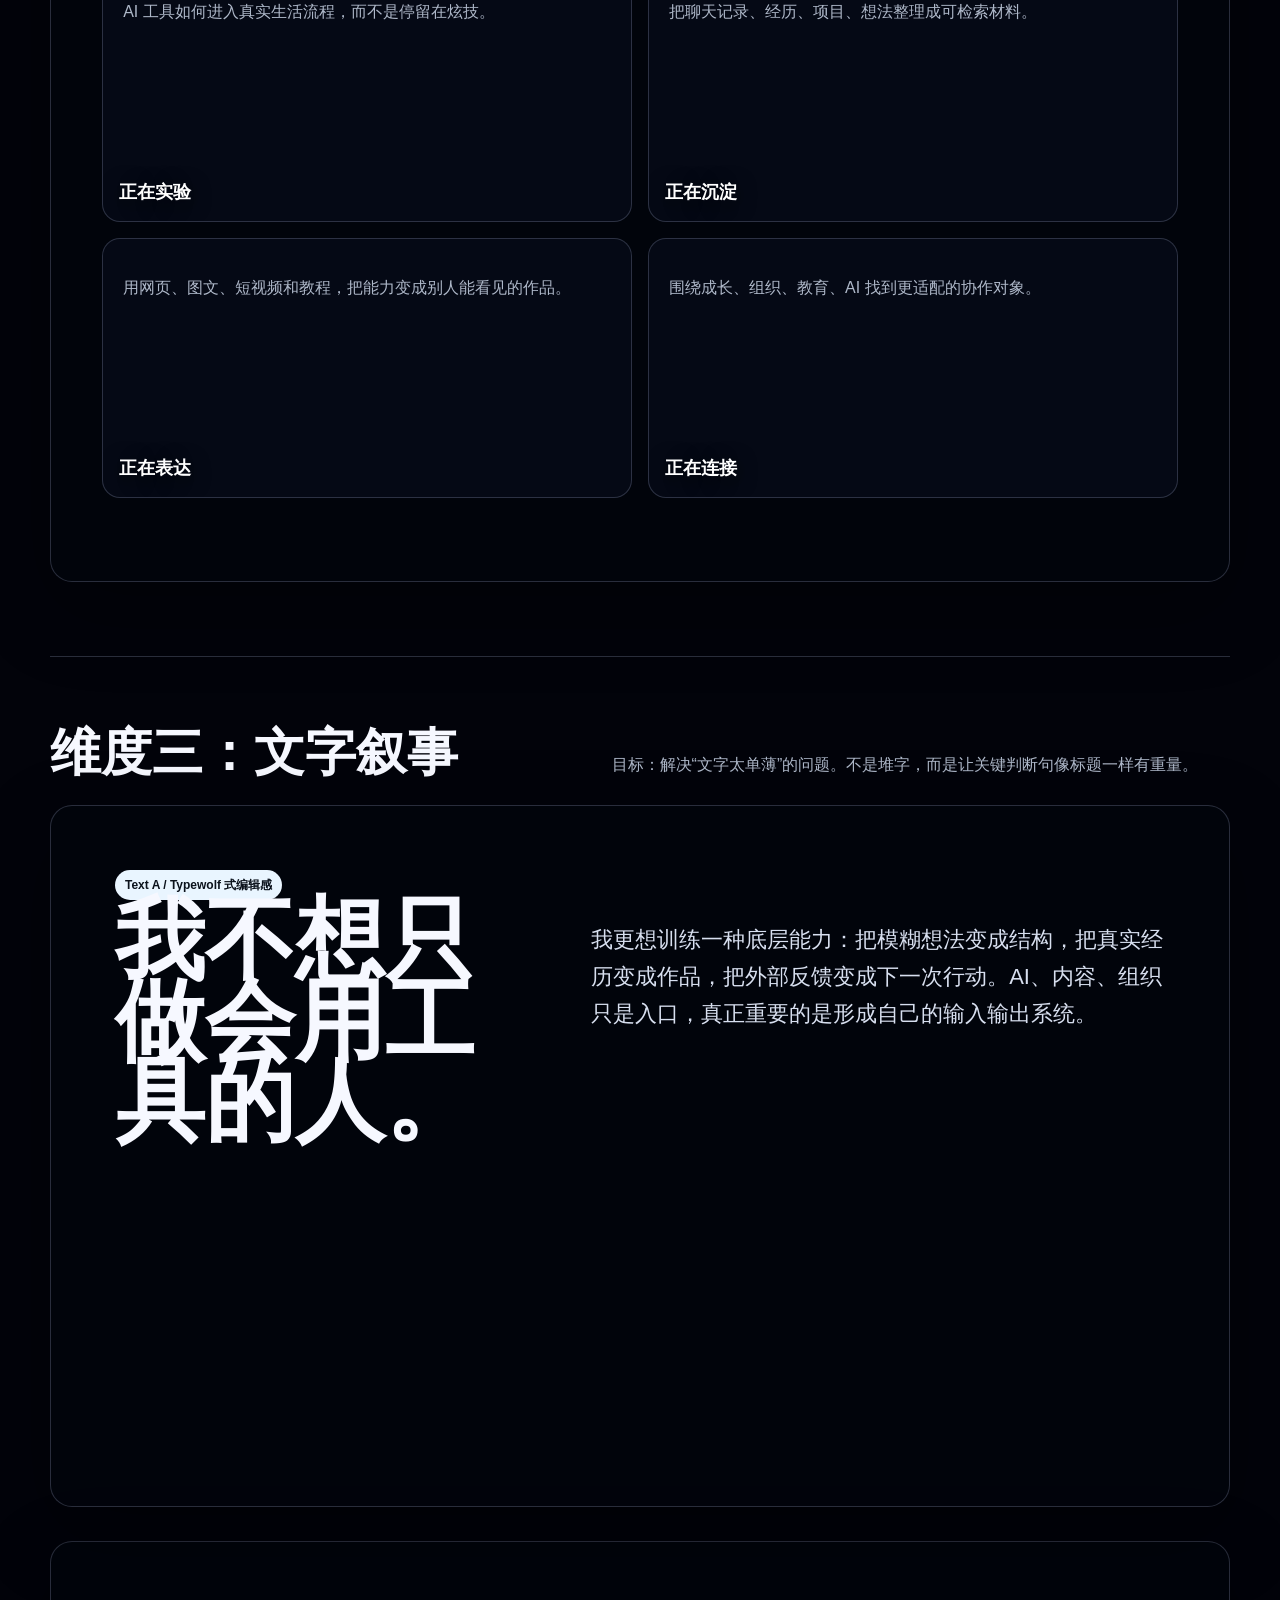
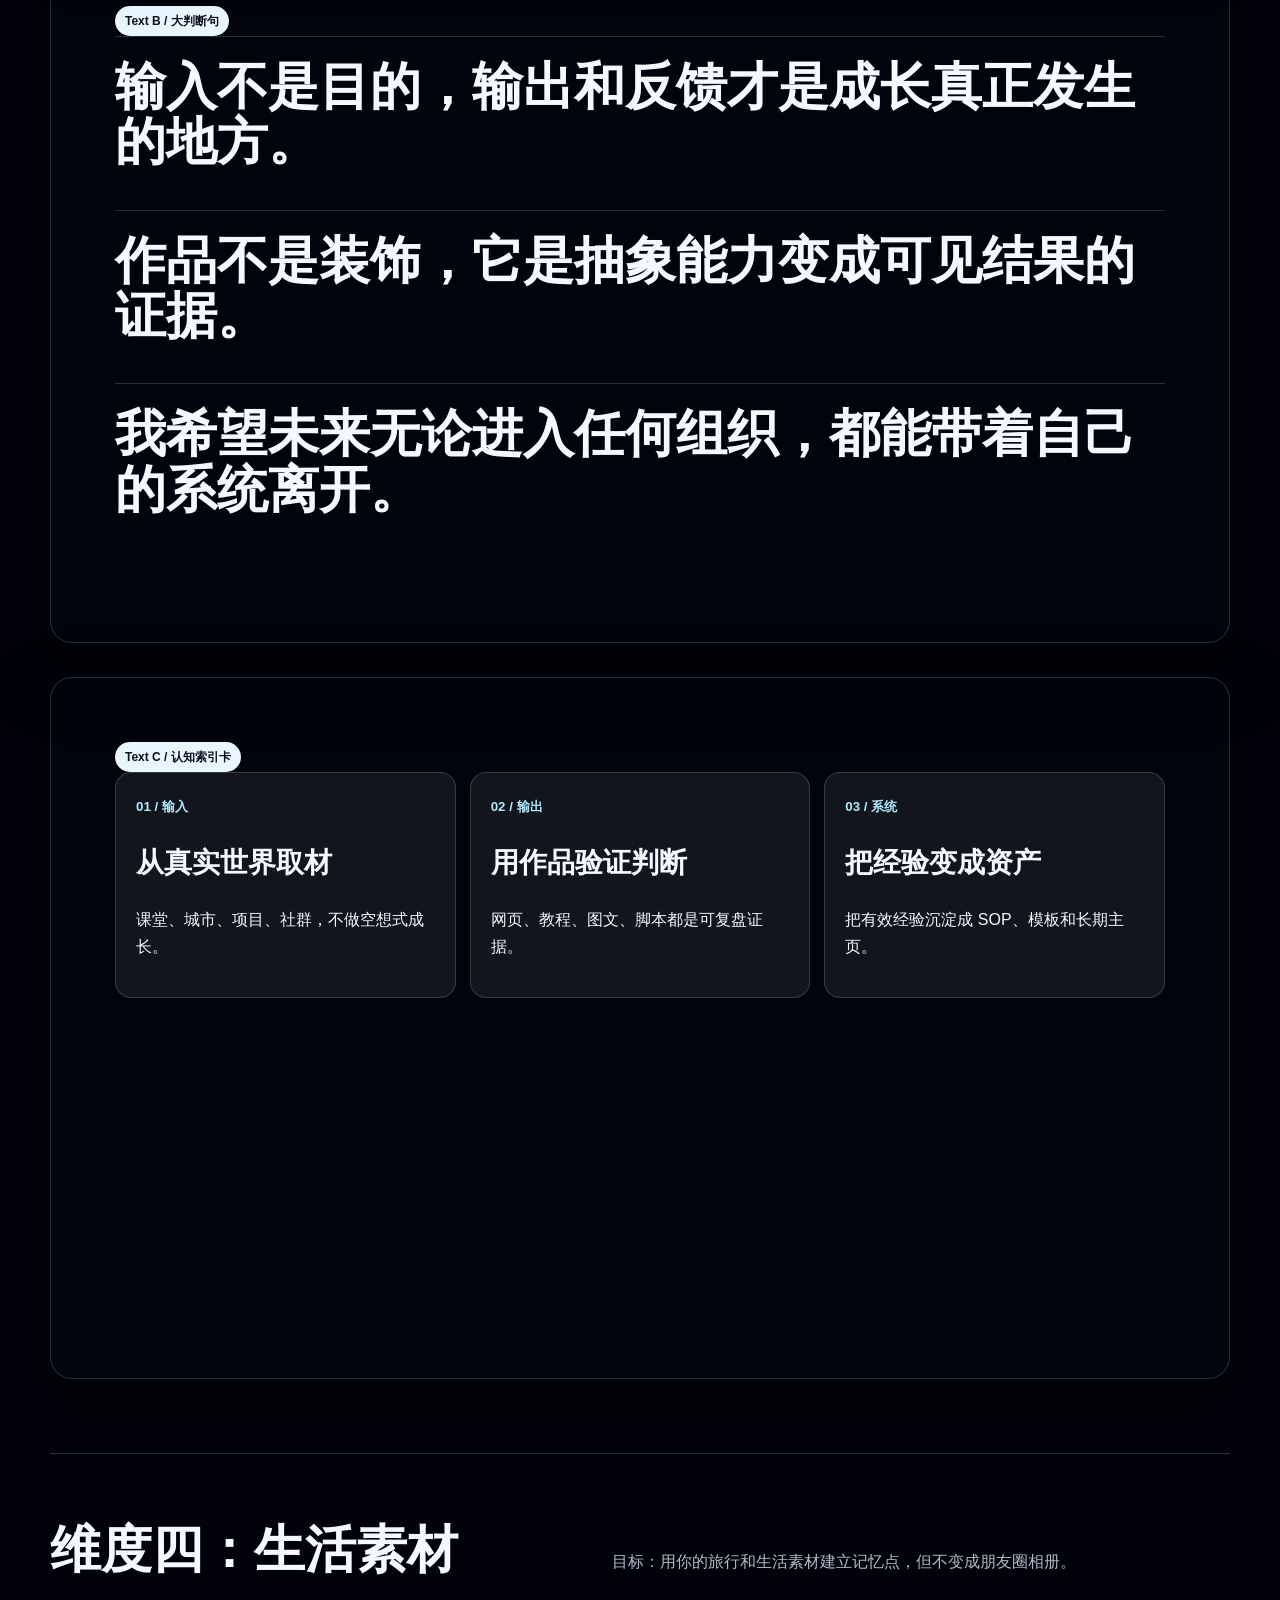
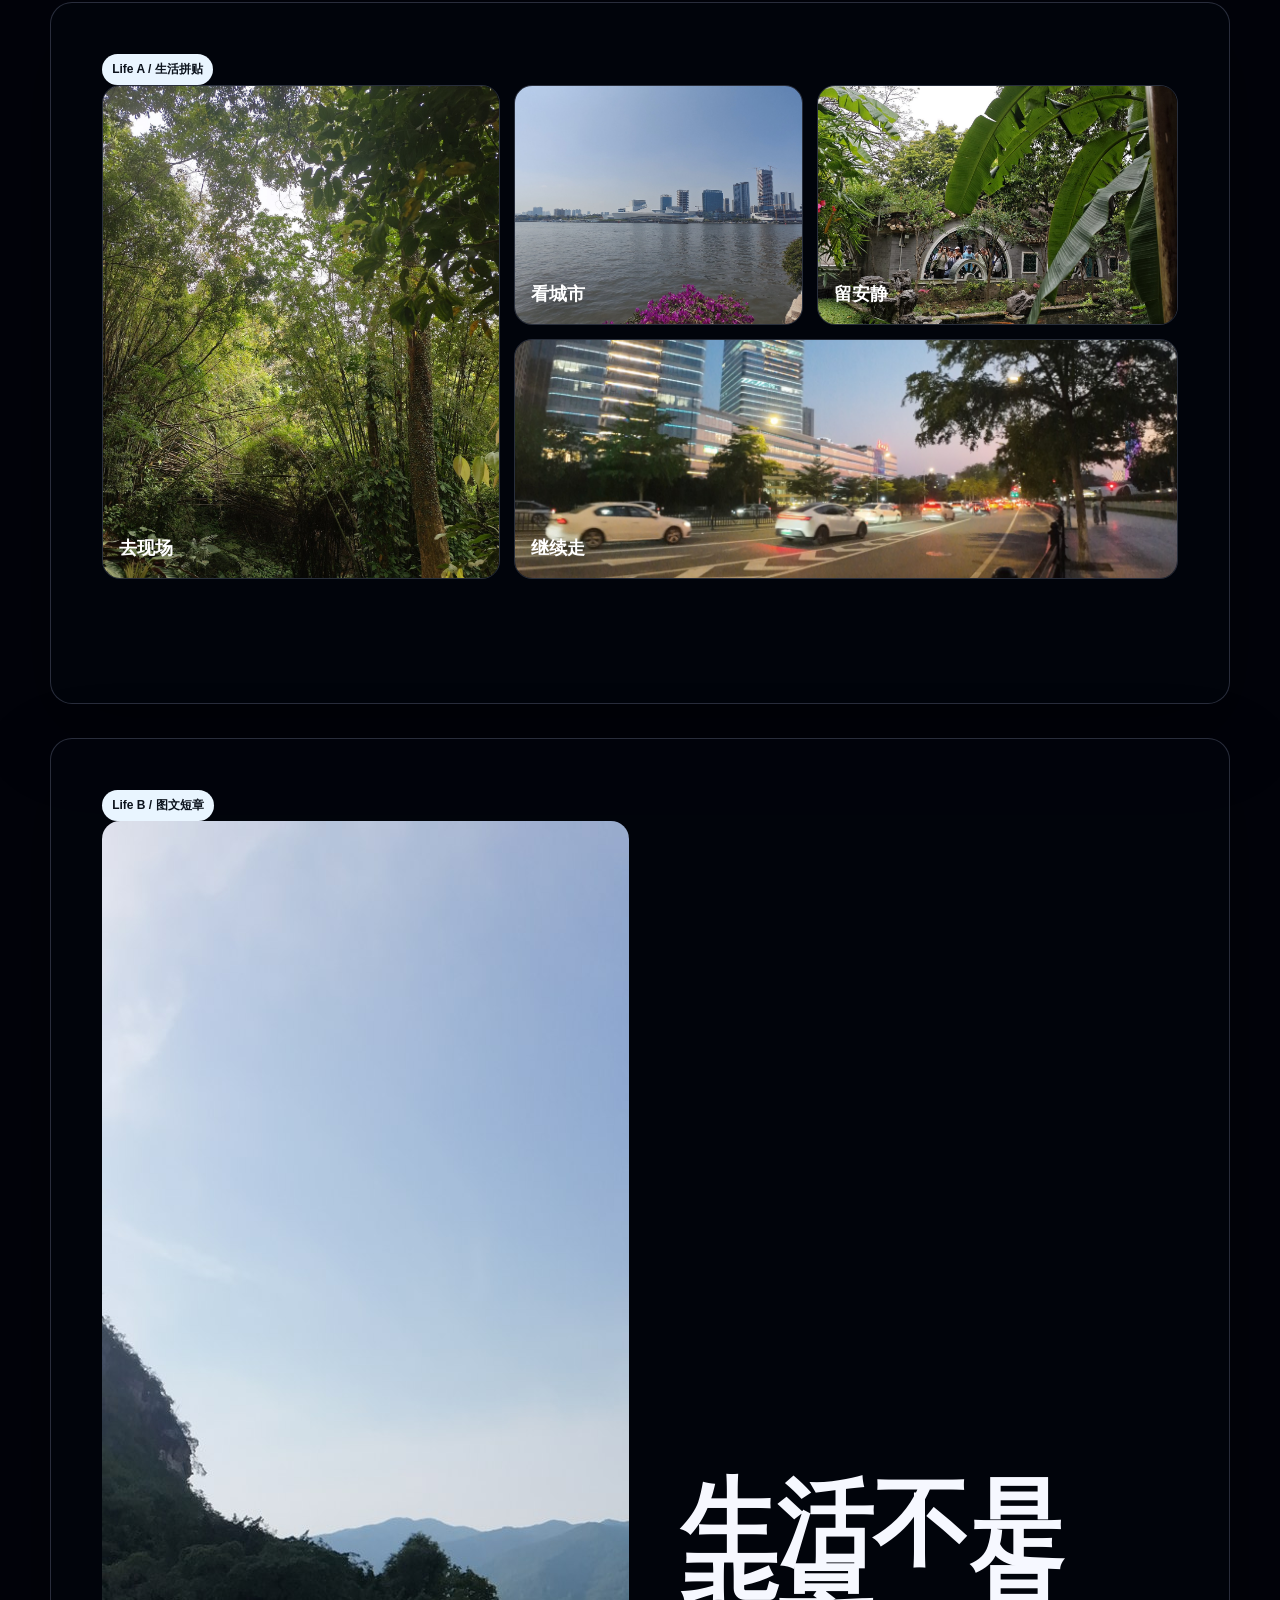
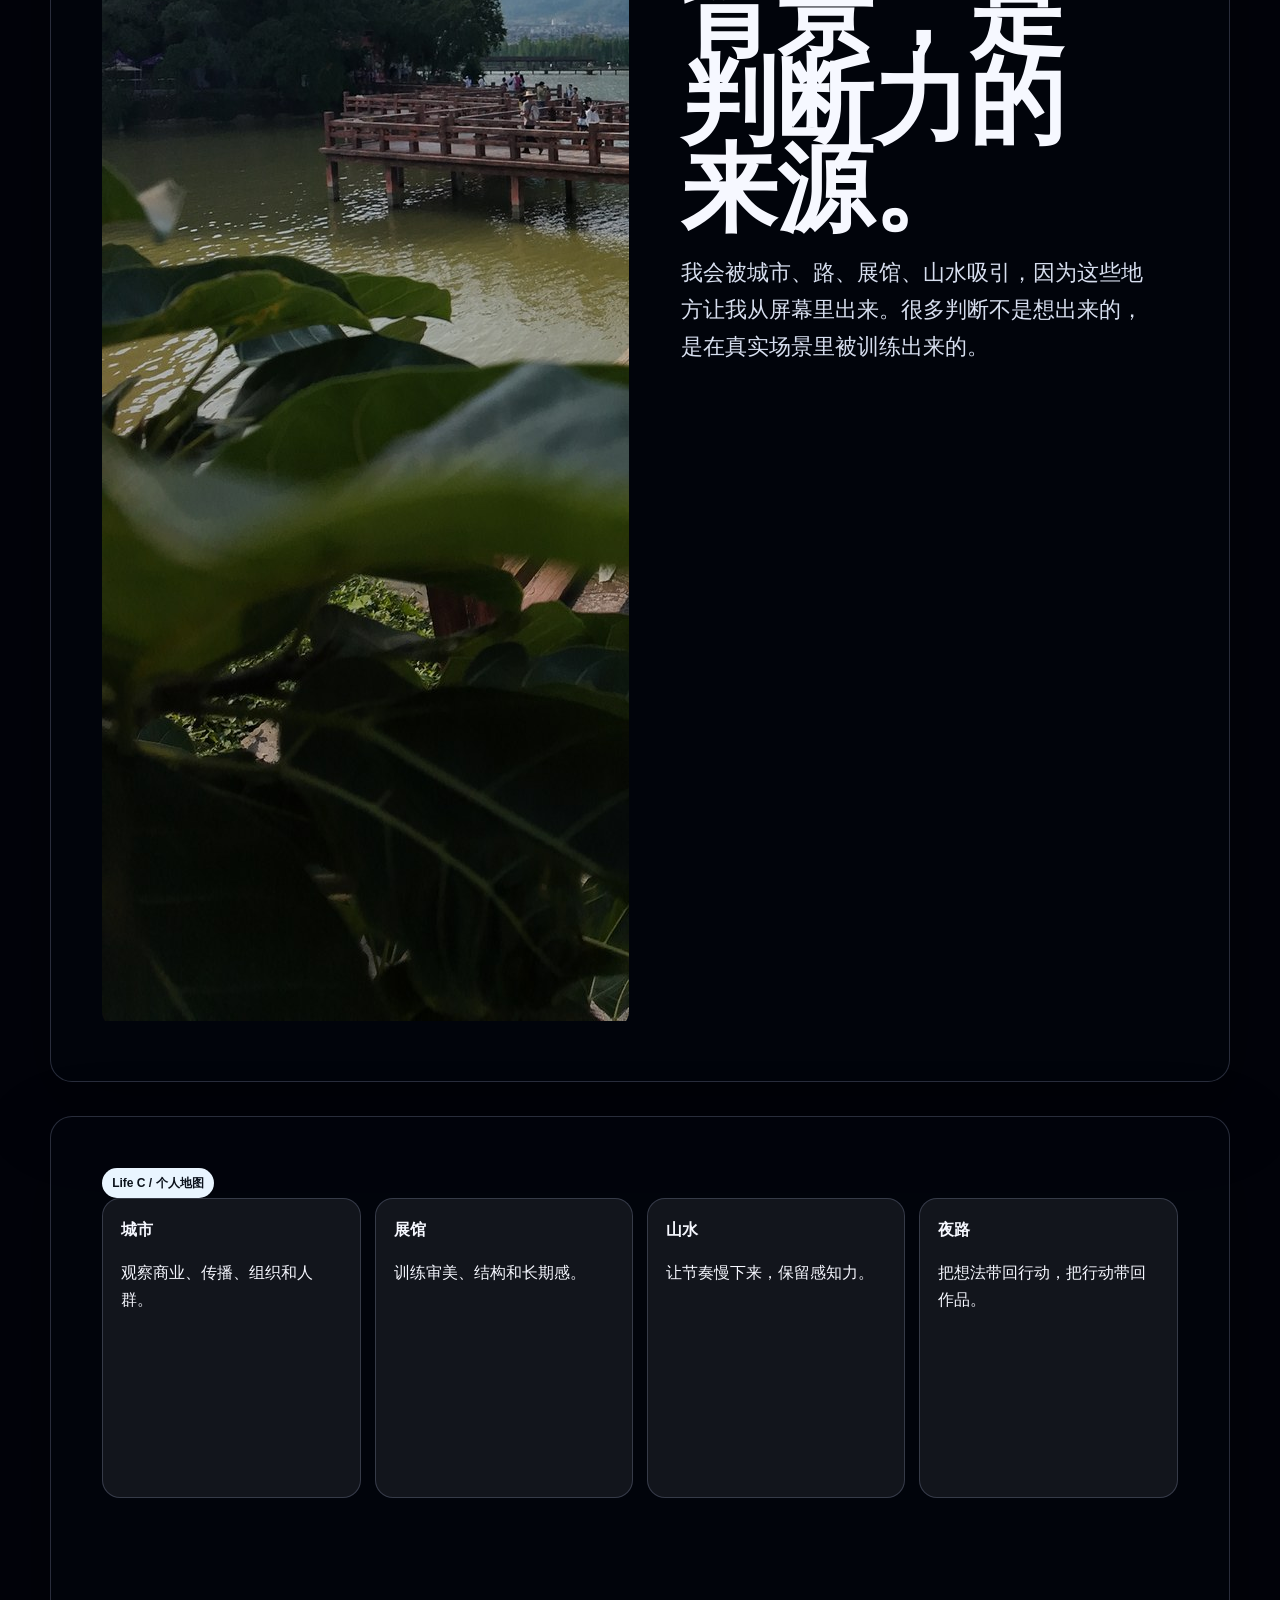
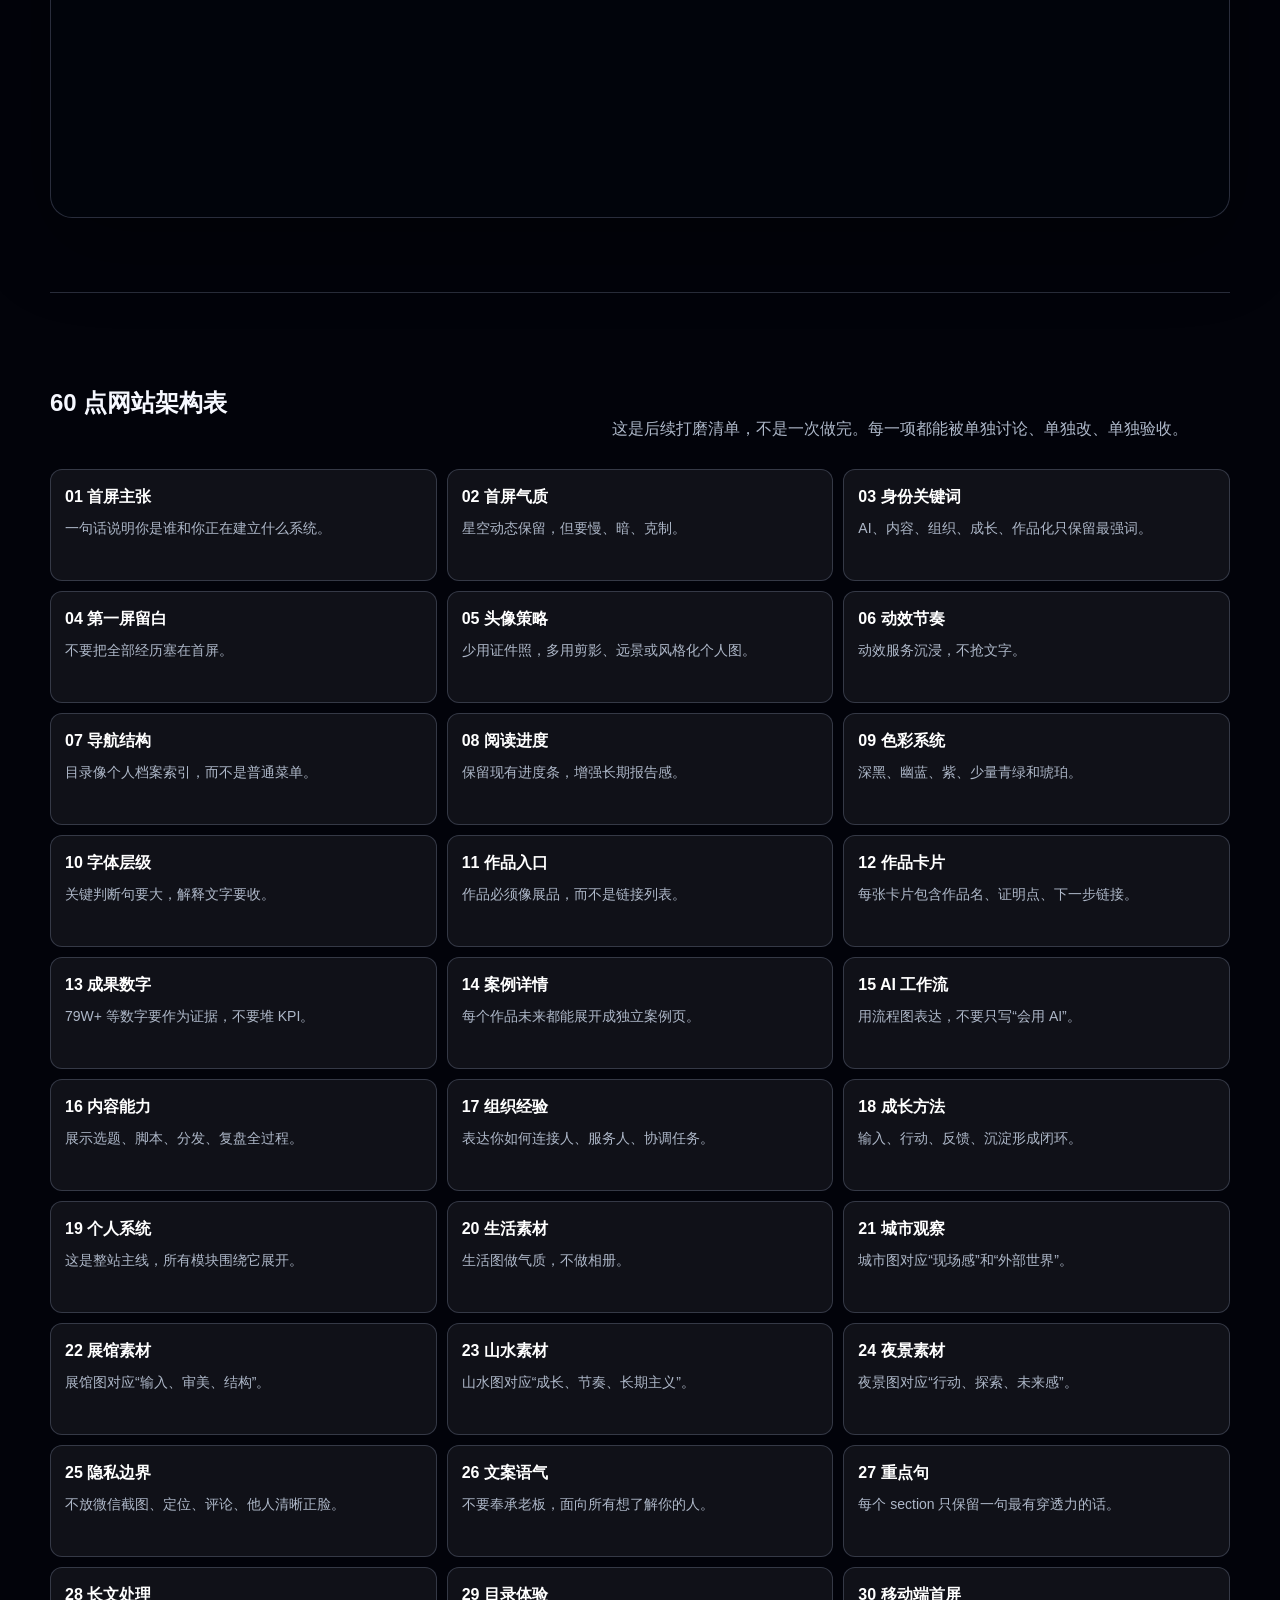
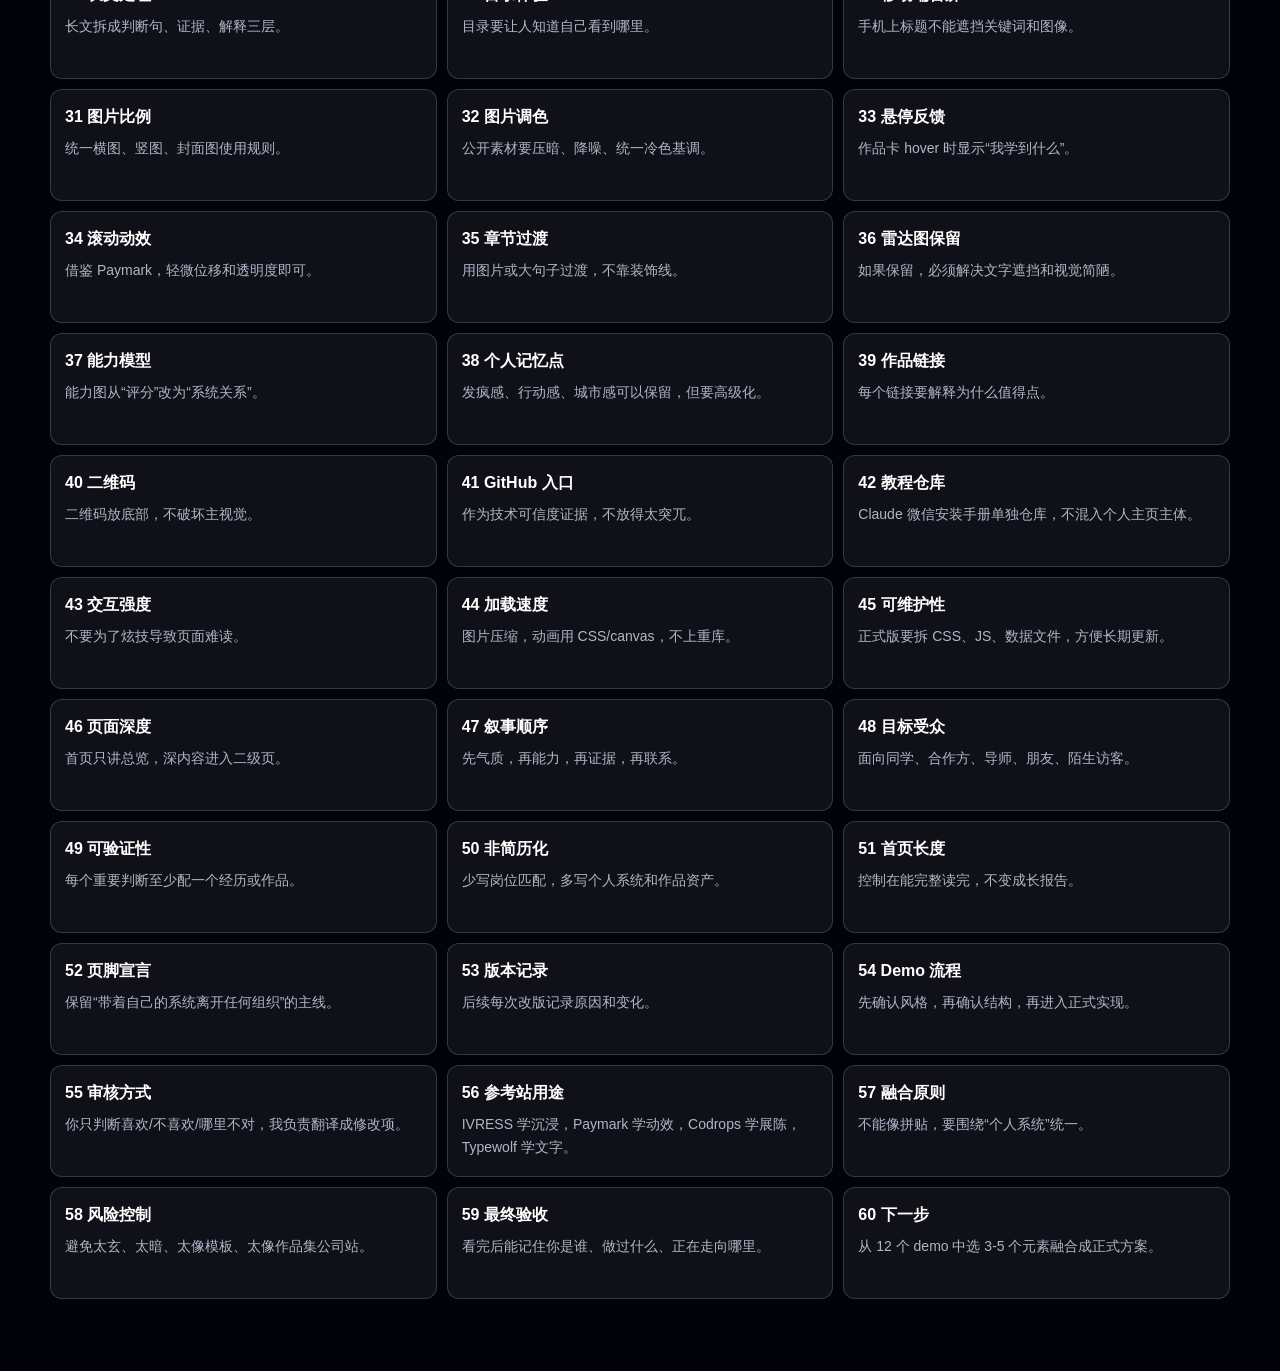
==== commit df716342: "Add fused homepage direction demos" ====
--- a/demos/index.html
+++ b/demos/index.html
@@ -19,6 +19,7 @@
         <a href="#text">文字</a>
         <a href="#life">生活</a>
         <a href="#architecture">60点架构</a>
+        <a href="./fusion.html">融合方案</a>
         <a href="../index.html">返回正式页</a>
       </div>
     </nav>
@@ -28,6 +29,9 @@
         <small>not final / for visual judgement</small>
         <h1>把个人介绍做成一个可进入的世界。</h1>
         <p>这不是最终网站，而是 4 个核心维度、12 个可融合方向的低成本预览。你只需要判断：喜欢、不喜欢、哪里有感觉、哪里不对。</p>
+        <div class="fusion-switch">
+          <a href="./fusion.html">看 3 个融合方向</a>
+        </div>
       </div>
     </header>
 
--- a/demos/demo.css
+++ b/demos/demo.css
@@ -121,6 +121,23 @@
   max-width: 760px;
   color: #d7dfef;
   font-size: clamp(18px, 2vw, 25px);
+}
+
+.fusion-switch {
+  display: flex;
+  flex-wrap: wrap;
+  gap: 10px;
+  margin-top: 22px;
+}
+
+.fusion-switch a {
+  color: #06101b;
+  background: #eef7ff;
+  border-radius: 999px;
+  padding: 9px 13px;
+  font-size: 13px;
+  font-weight: 900;
+  text-decoration: none;
 }
 
 .dimension {
